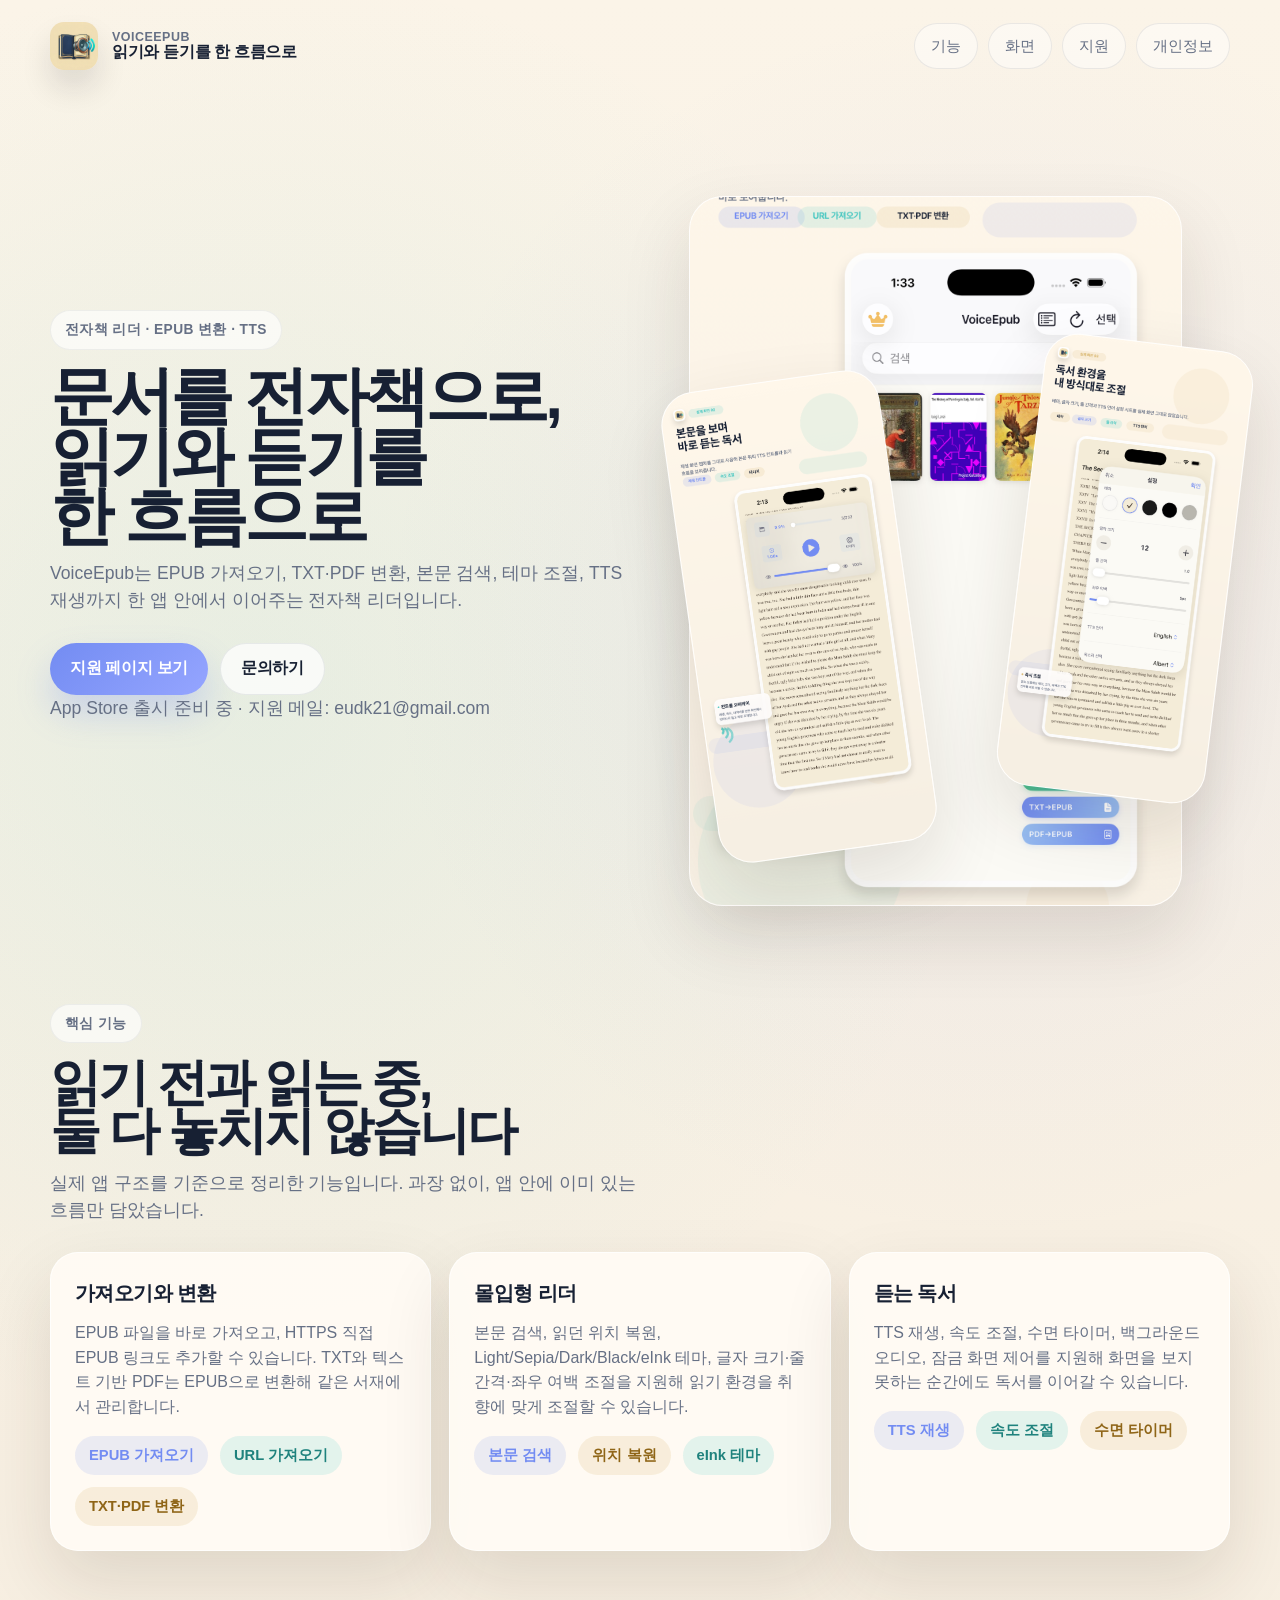
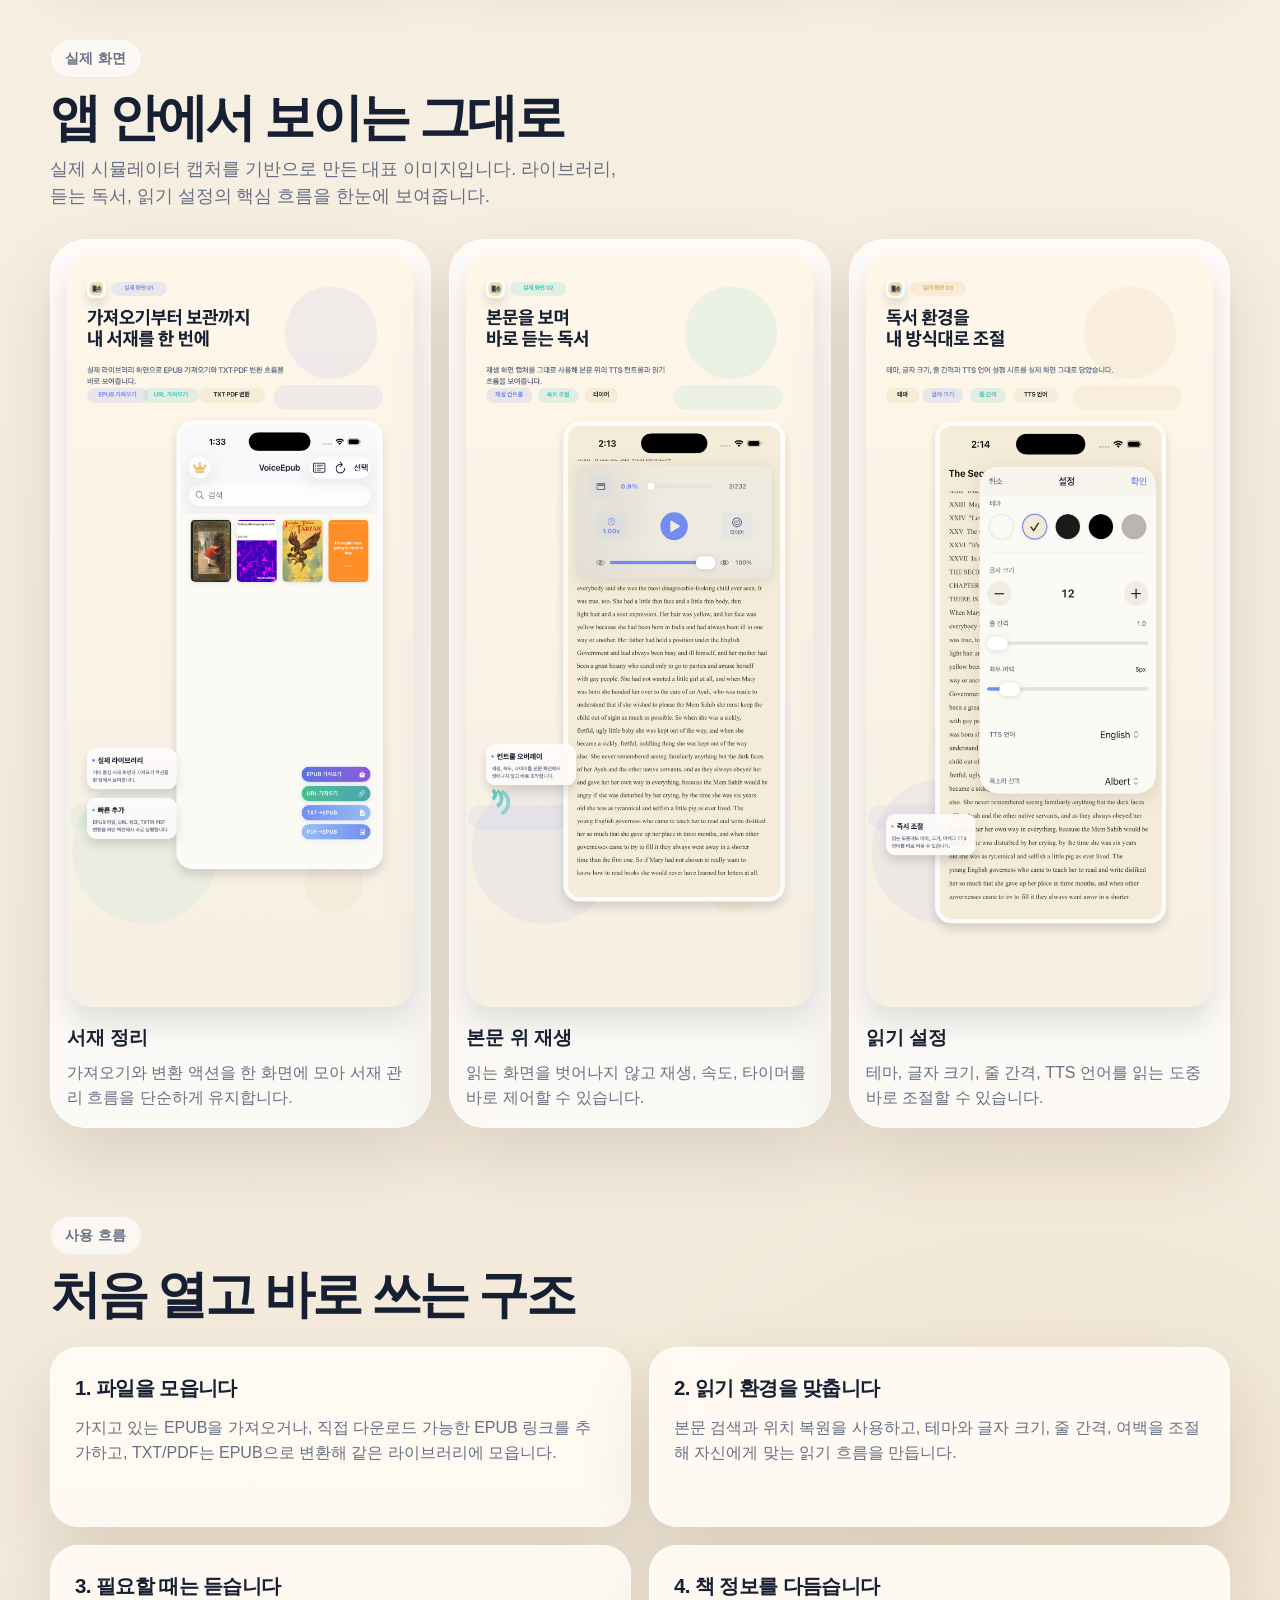
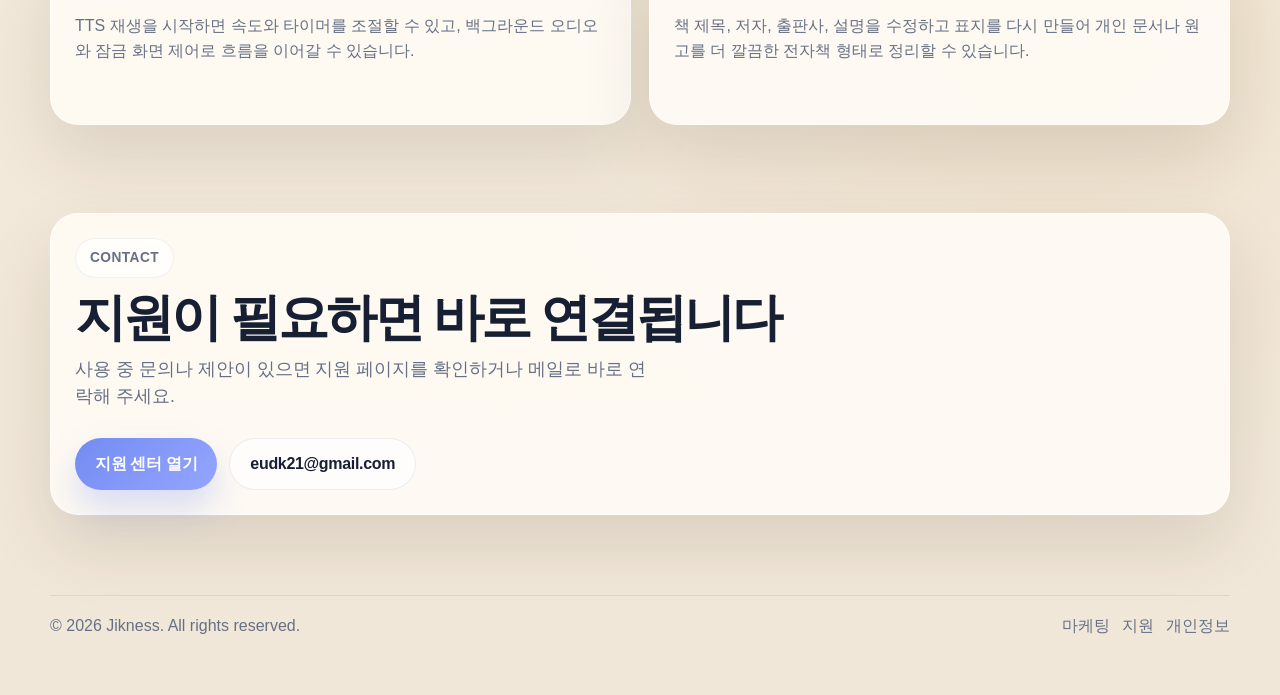
==== index.html @ 5cc6fa2d "init" ====
<!doctype html>
<html lang="ko">
  <head>
    <meta charset="utf-8">
    <meta name="viewport" content="width=device-width, initial-scale=1">
    <title>VoiceEpub | 읽기와 듣기를 한 흐름으로</title>
    <meta name="description" content="VoiceEpub는 EPUB 가져오기, TXT·PDF 변환, 본문 검색, 테마 조절, TTS 재생을 한 흐름으로 이어주는 전자책 리더입니다.">
    <link rel="stylesheet" href="styles.css">
  </head>
  <body>
    <header class="site-shell">
      <div class="topbar">
        <a class="brand" href="index.html">
          <img src="assets/icon.png" alt="VoiceEpub 앱 아이콘">
          <span class="brand-copy">
            <small>VoiceEpub</small>
            <span>읽기와 듣기를 한 흐름으로</span>
          </span>
        </a>
        <nav class="nav" aria-label="주요 이동">
          <a href="#features">기능</a>
          <a href="#screens">화면</a>
          <a href="support.html">지원</a>
          <a href="privacy.html">개인정보</a>
        </nav>
      </div>
    </header>

    <main>
      <section class="site-shell hero">
        <div class="fade-up">
          <span class="eyebrow">전자책 리더 · EPUB 변환 · TTS</span>
          <h1 class="hero-title">
            <span>문서를 전자책으로,</span>
            <span>읽기와 듣기를</span>
            <span>한 흐름으로</span>
          </h1>
          <p>
            VoiceEpub는 EPUB 가져오기, TXT·PDF 변환, 본문 검색, 테마 조절,
            TTS 재생까지 한 앱 안에서 이어주는 전자책 리더입니다.
          </p>
          <div class="hero-actions">
            <a class="button" href="support.html">지원 페이지 보기</a>
            <a class="button-secondary" href="mailto:eudk21@gmail.com">문의하기</a>
          </div>
          <p class="hero-note">App Store 출시 준비 중 · 지원 메일: eudk21@gmail.com</p>
        </div>

        <div class="visual-stack fade-up delay-2" aria-hidden="true">
          <div class="shot shot-main">
            <img src="assets/library.png" alt="">
          </div>
          <div class="shot shot-secondary">
            <img src="assets/tts.png" alt="">
          </div>
          <div class="shot shot-tertiary">
            <img src="assets/settings.png" alt="">
          </div>
        </div>
      </section>

      <section class="site-shell section" id="features">
        <div class="section-head fade-up">
          <span class="eyebrow">핵심 기능</span>
          <h2>읽기 전과 읽는 중,<br>둘 다 놓치지 않습니다</h2>
          <p class="section-lead">
            실제 앱 구조를 기준으로 정리한 기능입니다. 과장 없이, 앱 안에 이미 있는 흐름만 담았습니다.
          </p>
        </div>
        <div class="cards">
          <article class="card fade-up delay-1">
            <h3>가져오기와 변환</h3>
            <p>EPUB 파일을 바로 가져오고, HTTPS 직접 EPUB 링크도 추가할 수 있습니다. TXT와 텍스트 기반 PDF는 EPUB으로 변환해 같은 서재에서 관리합니다.</p>
            <div class="pill-row">
              <span class="pill primary">EPUB 가져오기</span>
              <span class="pill teal">URL 가져오기</span>
              <span class="pill gold">TXT·PDF 변환</span>
            </div>
          </article>
          <article class="card fade-up delay-2">
            <h3>몰입형 리더</h3>
            <p>본문 검색, 읽던 위치 복원, Light/Sepia/Dark/Black/eInk 테마, 글자 크기·줄 간격·좌우 여백 조절을 지원해 읽기 환경을 취향에 맞게 조절할 수 있습니다.</p>
            <div class="pill-row">
              <span class="pill primary">본문 검색</span>
              <span class="pill gold">위치 복원</span>
              <span class="pill teal">eInk 테마</span>
            </div>
          </article>
          <article class="card fade-up delay-3">
            <h3>듣는 독서</h3>
            <p>TTS 재생, 속도 조절, 수면 타이머, 백그라운드 오디오, 잠금 화면 제어를 지원해 화면을 보지 못하는 순간에도 독서를 이어갈 수 있습니다.</p>
            <div class="pill-row">
              <span class="pill primary">TTS 재생</span>
              <span class="pill teal">속도 조절</span>
              <span class="pill gold">수면 타이머</span>
            </div>
          </article>
        </div>
      </section>

      <section class="site-shell section" id="screens">
        <div class="section-head fade-up">
          <span class="eyebrow">실제 화면</span>
          <h2>앱 안에서 보이는 그대로</h2>
          <p class="section-lead">
            실제 시뮬레이터 캡처를 기반으로 만든 대표 이미지입니다. 라이브러리, 듣는 독서, 읽기 설정의 핵심 흐름을 한눈에 보여줍니다.
          </p>
        </div>
        <div class="gallery">
          <article class="gallery-card fade-up delay-1">
            <img src="assets/library.png" alt="VoiceEpub 라이브러리 화면">
            <h3>서재 정리</h3>
            <p>가져오기와 변환 액션을 한 화면에 모아 서재 관리 흐름을 단순하게 유지합니다.</p>
          </article>
          <article class="gallery-card fade-up delay-2">
            <img src="assets/tts.png" alt="VoiceEpub TTS 재생 화면">
            <h3>본문 위 재생</h3>
            <p>읽는 화면을 벗어나지 않고 재생, 속도, 타이머를 바로 제어할 수 있습니다.</p>
          </article>
          <article class="gallery-card fade-up delay-3">
            <img src="assets/settings.png" alt="VoiceEpub 읽기 설정 화면">
            <h3>읽기 설정</h3>
            <p>테마, 글자 크기, 줄 간격, TTS 언어를 읽는 도중 바로 조절할 수 있습니다.</p>
          </article>
        </div>
      </section>

      <section class="site-shell section">
        <div class="section-head fade-up">
          <span class="eyebrow">사용 흐름</span>
          <h2>처음 열고 바로 쓰는 구조</h2>
        </div>
        <div class="feature-list">
          <article class="info-card fade-up delay-1">
            <h3>1. 파일을 모읍니다</h3>
            <p>가지고 있는 EPUB을 가져오거나, 직접 다운로드 가능한 EPUB 링크를 추가하고, TXT/PDF는 EPUB으로 변환해 같은 라이브러리에 모읍니다.</p>
          </article>
          <article class="info-card fade-up delay-2">
            <h3>2. 읽기 환경을 맞춥니다</h3>
            <p>본문 검색과 위치 복원을 사용하고, 테마와 글자 크기, 줄 간격, 여백을 조절해 자신에게 맞는 읽기 흐름을 만듭니다.</p>
          </article>
          <article class="info-card fade-up delay-2">
            <h3>3. 필요할 때는 듣습니다</h3>
            <p>TTS 재생을 시작하면 속도와 타이머를 조절할 수 있고, 백그라운드 오디오와 잠금 화면 제어로 흐름을 이어갈 수 있습니다.</p>
          </article>
          <article class="info-card fade-up delay-3">
            <h3>4. 책 정보를 다듬습니다</h3>
            <p>책 제목, 저자, 출판사, 설명을 수정하고 표지를 다시 만들어 개인 문서나 원고를 더 깔끔한 전자책 형태로 정리할 수 있습니다.</p>
          </article>
        </div>
      </section>

      <section class="site-shell section">
        <div class="card fade-up">
          <span class="eyebrow">Contact</span>
          <h2>지원이 필요하면 바로 연결됩니다</h2>
          <p class="section-lead">
            사용 중 문의나 제안이 있으면 지원 페이지를 확인하거나 메일로 바로 연락해 주세요.
          </p>
          <div class="hero-actions">
            <a class="button" href="support.html">지원 센터 열기</a>
            <a class="button-secondary" href="mailto:eudk21@gmail.com">eudk21@gmail.com</a>
          </div>
        </div>
      </section>
    </main>

    <footer class="site-shell footer">
      <div class="footer-bar">
        <div>© 2026 Jikness. All rights reserved.</div>
        <div class="footer-links">
          <a href="index.html">마케팅</a>
          <a href="support.html">지원</a>
          <a href="privacy.html">개인정보</a>
        </div>
      </div>
    </footer>
  </body>
</html>
---- styles.css ----
:root {
  --bg: #fbf4e8;
  --bg-deep: #f1e7d8;
  --paper: rgba(255, 253, 248, 0.82);
  --card: rgba(255, 251, 245, 0.92);
  --line: rgba(23, 32, 51, 0.08);
  --text: #172033;
  --muted: #667085;
  --primary: #738cf2;
  --primary-soft: rgba(115, 140, 242, 0.14);
  --teal: #46c7c1;
  --teal-soft: rgba(70, 199, 193, 0.15);
  --gold: #d8b56b;
  --gold-soft: rgba(216, 181, 107, 0.18);
  --shadow: 0 30px 70px rgba(46, 32, 17, 0.12);
  --radius-xl: 36px;
  --radius-lg: 28px;
  --radius-md: 20px;
  --max-width: 1180px;
}

* {
  box-sizing: border-box;
}

html {
  scroll-behavior: smooth;
}

body {
  margin: 0;
  font-family: "Avenir Next", "Apple SD Gothic Neo", "Helvetica Neue", sans-serif;
  color: var(--text);
  background:
    radial-gradient(circle at 20% 18%, rgba(70, 199, 193, 0.10), transparent 22%),
    radial-gradient(circle at 78% 16%, rgba(115, 140, 242, 0.10), transparent 18%),
    radial-gradient(circle at 82% 82%, rgba(216, 181, 107, 0.12), transparent 16%),
    linear-gradient(180deg, var(--bg) 0%, var(--bg-deep) 100%);
  line-height: 1.55;
}

a {
  color: inherit;
  text-decoration: none;
}

img {
  display: block;
  max-width: 100%;
}

.site-shell {
  width: min(var(--max-width), calc(100% - 32px));
  margin: 0 auto;
}

.topbar {
  display: flex;
  align-items: center;
  justify-content: space-between;
  gap: 24px;
  padding: 22px 0;
}

.brand {
  display: inline-flex;
  align-items: center;
  gap: 14px;
  font-weight: 700;
  letter-spacing: -0.02em;
}

.brand img {
  width: 48px;
  height: 48px;
  border-radius: 14px;
  box-shadow: 0 18px 30px rgba(21, 24, 33, 0.12);
}

.brand-copy {
  display: flex;
  flex-direction: column;
  line-height: 1.05;
}

.brand-copy small {
  font-size: 0.78rem;
  color: var(--muted);
  font-weight: 600;
  letter-spacing: 0.04em;
  text-transform: uppercase;
}

.nav {
  display: flex;
  align-items: center;
  flex-wrap: wrap;
  gap: 10px;
}

.nav a {
  padding: 10px 16px;
  border-radius: 999px;
  border: 1px solid var(--line);
  background: rgba(255, 255, 255, 0.45);
  color: var(--muted);
  font-size: 0.95rem;
}

.nav a:hover,
.nav a:focus-visible {
  outline: none;
  background: rgba(255, 255, 255, 0.75);
  color: var(--text);
}

.hero {
  display: grid;
  grid-template-columns: 1.05fr 0.95fr;
  gap: 42px;
  align-items: center;
  padding: 34px 0 54px;
}

.eyebrow {
  display: inline-flex;
  align-items: center;
  gap: 10px;
  padding: 8px 14px;
  border-radius: 999px;
  background: rgba(255, 255, 255, 0.62);
  border: 1px solid rgba(23, 32, 51, 0.06);
  color: var(--muted);
  font-size: 0.86rem;
  font-weight: 700;
  letter-spacing: 0.03em;
  text-transform: uppercase;
}

.hero h1,
.section h2 {
  margin: 16px 0 14px;
  font-size: clamp(2.5rem, 5vw, 5rem);
  line-height: 0.94;
  letter-spacing: -0.06em;
}

.hero-title span,
.page-title span {
  display: block;
}

.section h2 {
  font-size: clamp(2rem, 4vw, 3.7rem);
}

.hero p,
.section-lead {
  margin: 0;
  max-width: 60ch;
  font-size: 1.1rem;
  color: var(--muted);
}

.hero-actions,
.pill-row {
  display: flex;
  flex-wrap: wrap;
  gap: 12px;
}

.hero-actions {
  margin-top: 28px;
}

.button,
.button-secondary {
  display: inline-flex;
  align-items: center;
  justify-content: center;
  min-height: 52px;
  padding: 0 20px;
  border-radius: 999px;
  font-weight: 700;
  letter-spacing: -0.02em;
}

.button {
  background: linear-gradient(135deg, var(--primary), #95a5ff);
  color: white;
  box-shadow: 0 18px 34px rgba(115, 140, 242, 0.28);
}

.button-secondary {
  background: rgba(255, 255, 255, 0.72);
  border: 1px solid var(--line);
  color: var(--text);
}

.hero-note {
  margin-top: 16px;
  color: var(--muted);
  font-size: 0.96rem;
}

.visual-stack {
  position: relative;
  min-height: 780px;
}

.shot {
  position: absolute;
  overflow: hidden;
  border-radius: 34px;
  background: var(--card);
  border: 1px solid rgba(255, 255, 255, 0.65);
  box-shadow: var(--shadow);
}

.shot img {
  width: 100%;
  height: 100%;
  object-fit: cover;
}

.shot-main {
  inset: 70px 48px 0 0;
}

.shot-secondary {
  width: 220px;
  height: 475px;
  left: 0;
  bottom: 52px;
  transform: rotate(-8deg);
}

.shot-tertiary {
  width: 210px;
  height: 455px;
  right: 0;
  bottom: 110px;
  transform: rotate(7deg);
}

.section {
  padding: 44px 0;
}

.section-head {
  margin-bottom: 28px;
}

.cards,
.info-grid,
.link-grid,
.faq-grid {
  display: grid;
  gap: 18px;
}

.cards {
  grid-template-columns: repeat(3, minmax(0, 1fr));
}

.card,
.info-card,
.link-card,
.faq-card,
.policy-card {
  padding: 24px;
  border-radius: var(--radius-lg);
  background: var(--card);
  border: 1px solid rgba(255, 255, 255, 0.7);
  box-shadow: var(--shadow);
}

.card h3,
.info-card h3,
.link-card h3,
.faq-card h3,
.policy-card h3 {
  margin: 0 0 12px;
  font-size: 1.28rem;
  letter-spacing: -0.03em;
}

.card p,
.info-card p,
.link-card p,
.faq-card p,
.policy-card p,
.faq-card li {
  margin: 0;
  color: var(--muted);
}

.pill-row {
  margin-top: 16px;
}

.pill {
  display: inline-flex;
  align-items: center;
  padding: 8px 14px;
  border-radius: 999px;
  font-size: 0.92rem;
  font-weight: 700;
}

.pill.primary { background: var(--primary-soft); color: var(--primary); }
.pill.teal { background: var(--teal-soft); color: #1f827d; }
.pill.gold { background: var(--gold-soft); color: #8f6517; }

.gallery {
  display: grid;
  grid-template-columns: repeat(3, minmax(0, 1fr));
  gap: 18px;
}

.gallery-card {
  padding: 16px;
  border-radius: var(--radius-xl);
  background: rgba(255, 255, 255, 0.72);
  border: 1px solid rgba(255, 255, 255, 0.7);
  box-shadow: var(--shadow);
}

.gallery-card img {
  border-radius: 26px;
  box-shadow: 0 16px 30px rgba(20, 28, 44, 0.12);
}

.gallery-card h3 {
  margin: 16px 0 8px;
  font-size: 1.2rem;
}

.gallery-card p {
  margin: 0;
  color: var(--muted);
}

.feature-list {
  display: grid;
  grid-template-columns: repeat(2, minmax(0, 1fr));
  gap: 18px;
}

.feature-list .info-card {
  min-height: 180px;
}

.support-hero,
.policy-hero {
  padding: 34px 0 28px;
}

.link-grid {
  grid-template-columns: repeat(3, minmax(0, 1fr));
}

.link-card strong,
.meta-line strong {
  display: block;
  margin-bottom: 8px;
  font-size: 0.92rem;
  color: var(--muted);
  text-transform: uppercase;
  letter-spacing: 0.04em;
}

.meta-line {
  margin-top: 14px;
}

.faq-grid {
  grid-template-columns: repeat(2, minmax(0, 1fr));
}

.faq-card details {
  border-top: 1px solid var(--line);
  padding: 16px 0;
}

.faq-card details:first-of-type {
  border-top: none;
  padding-top: 0;
}

.faq-card summary {
  cursor: pointer;
  font-weight: 700;
  list-style: none;
}

.faq-card summary::-webkit-details-marker {
  display: none;
}

.faq-card details p,
.faq-card details ul {
  margin-top: 10px;
}

.faq-card ul {
  padding-left: 18px;
}

.notice {
  margin-top: 18px;
  padding: 18px 20px;
  border-radius: 22px;
  background: rgba(255, 255, 255, 0.65);
  border: 1px solid var(--line);
  color: var(--muted);
}

.footer {
  padding: 36px 0 56px;
  color: var(--muted);
}

.footer-bar {
  display: flex;
  align-items: center;
  justify-content: space-between;
  gap: 20px;
  padding-top: 18px;
  border-top: 1px solid rgba(23, 32, 51, 0.08);
}

.footer-links {
  display: flex;
  flex-wrap: wrap;
  gap: 12px;
}

.fade-up {
  opacity: 0;
  transform: translateY(18px);
  animation: fade-up 0.8s ease forwards;
}

.fade-up.delay-1 { animation-delay: 0.08s; }
.fade-up.delay-2 { animation-delay: 0.16s; }
.fade-up.delay-3 { animation-delay: 0.24s; }

@keyframes fade-up {
  to {
    opacity: 1;
    transform: translateY(0);
  }
}

@media (max-width: 980px) {
  .hero,
  .cards,
  .gallery,
  .feature-list,
  .link-grid,
  .faq-grid {
    grid-template-columns: 1fr;
  }

  .visual-stack {
    min-height: 980px;
  }

  .shot-main {
    inset: 120px 24px 0 24px;
  }

  .shot-secondary {
    width: 180px;
    height: 390px;
    left: 18px;
    bottom: 28px;
  }

  .shot-tertiary {
    width: 170px;
    height: 370px;
    right: 18px;
    bottom: 80px;
  }
}

@media (max-width: 720px) {
  .site-shell {
    width: min(var(--max-width), calc(100% - 22px));
  }

  .topbar {
    align-items: flex-start;
    flex-direction: column;
  }

  .hero {
    gap: 24px;
    padding-top: 18px;
  }

  .hero-title,
  .page-title {
    font-size: clamp(1.95rem, 7.8vw, 2.9rem);
    line-height: 0.98;
  }

  .section h2 {
    font-size: clamp(1.75rem, 6.8vw, 2.45rem);
    line-height: 1.02;
  }

  .hero p,
  .section-lead,
  .card p,
  .info-card p,
  .link-card p,
  .faq-card p,
  .policy-card p {
    font-size: 0.98rem;
  }

  .visual-stack {
    min-height: 760px;
  }

  .eyebrow {
    font-size: 0.76rem;
  }

  .shot-main {
    inset: 92px 0 0 0;
  }

  .shot-secondary,
  .shot-tertiary {
    display: none;
  }

  .footer-bar {
    align-items: flex-start;
    flex-direction: column;
  }
}

@media (max-width: 430px) {
  .hero-title,
  .page-title {
    font-size: 1.42rem;
    line-height: 1.04;
    letter-spacing: -0.045em;
    max-width: 11ch;
  }

  .hero p,
  .hero-note {
    font-size: 0.92rem;
  }

  .button,
  .button-secondary {
    min-height: 48px;
    padding: 0 18px;
  }
}

@media (max-width: 390px) {
  .hero-title,
  .page-title {
    font-size: 1.28rem;
    line-height: 1.06;
    max-width: 10.5ch;
  }

  .hero p,
  .hero-note {
    font-size: 0.88rem;
  }
}
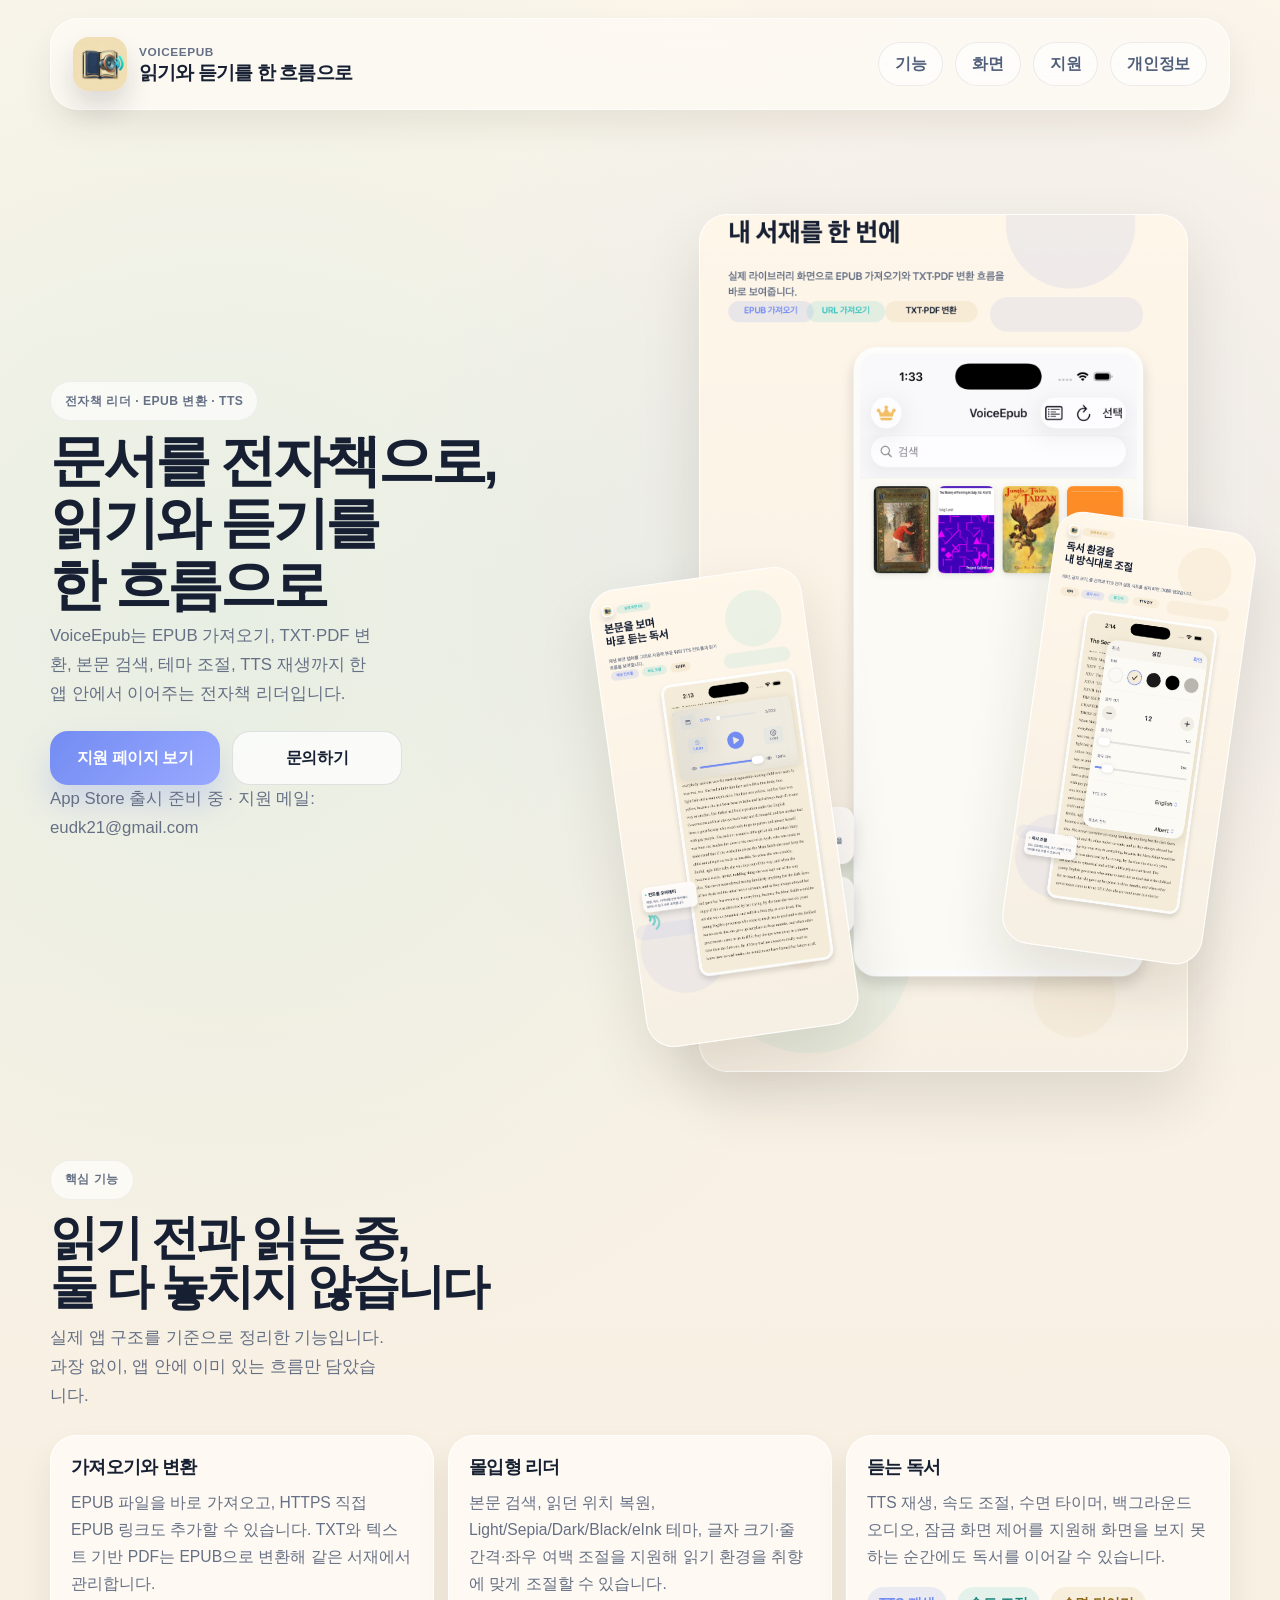
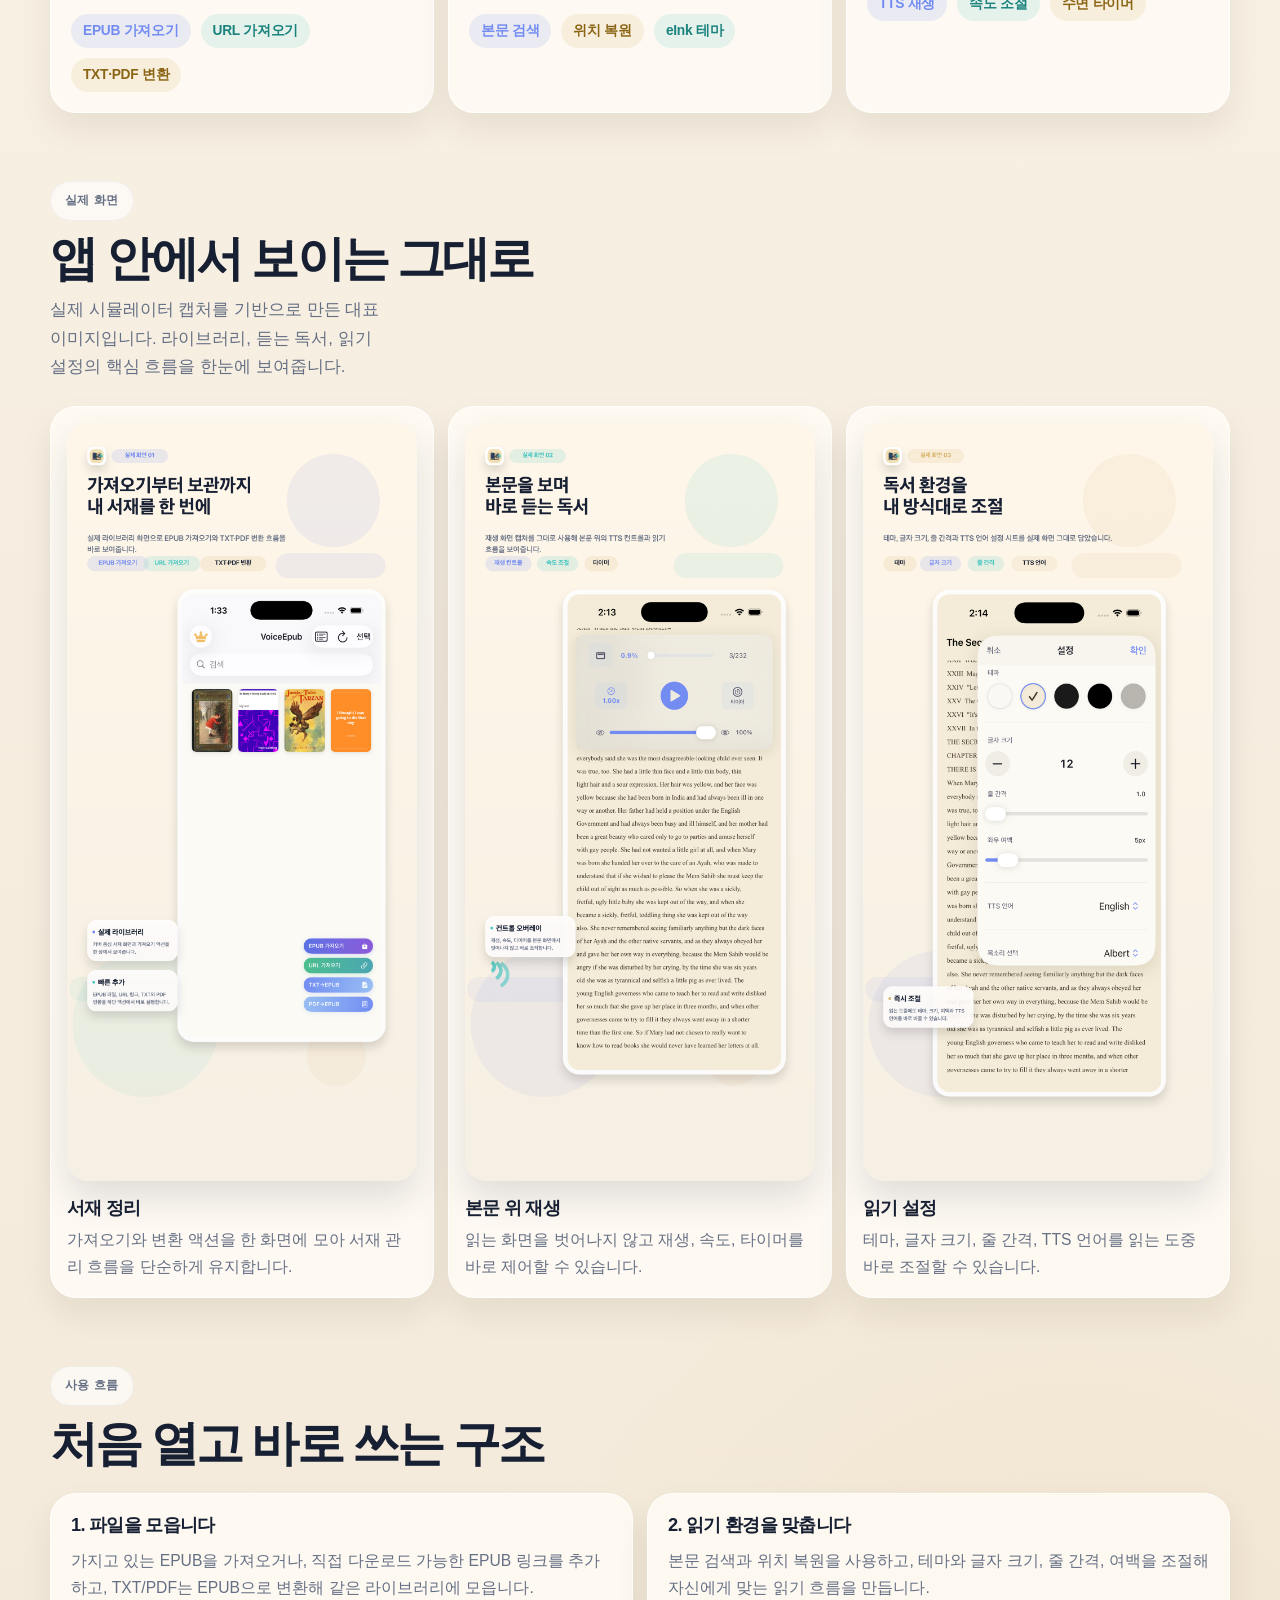
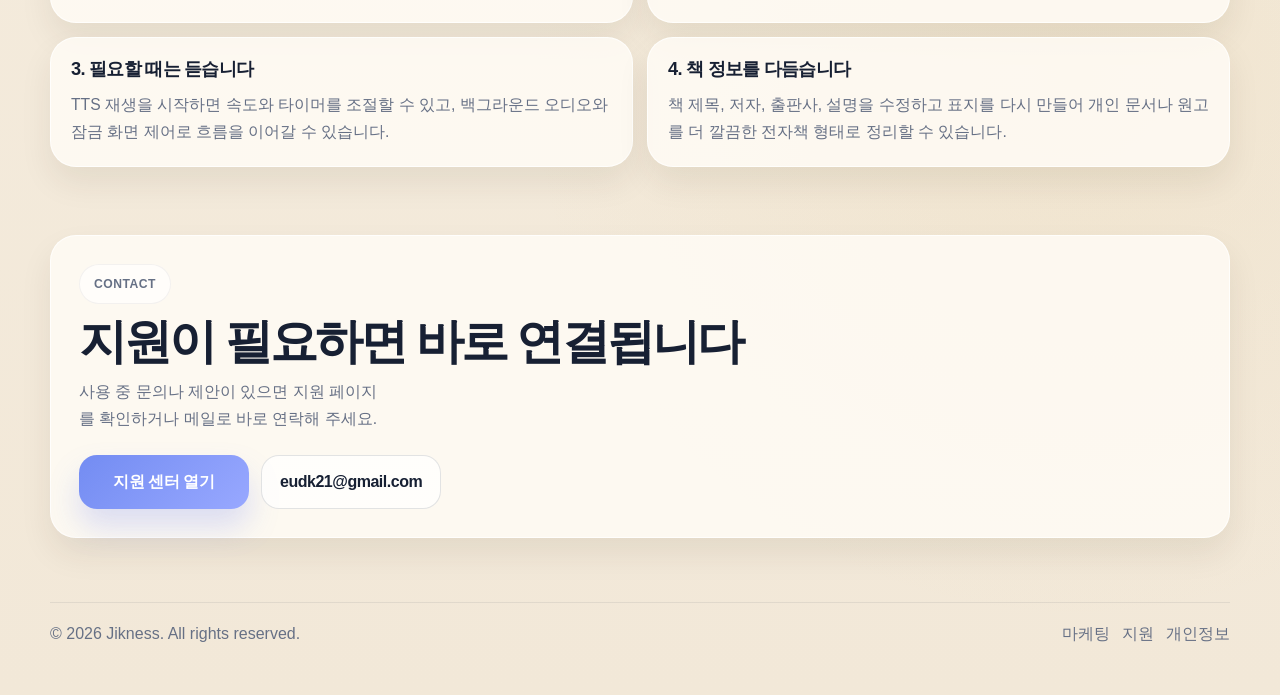
==== commit 301d5b71: "init" ====
--- a/index.html
+++ b/index.html
@@ -28,9 +28,9 @@
 
     <main>
       <section class="site-shell hero">
-        <div class="fade-up">
+        <div class="hero-copy fade-up">
           <span class="eyebrow">전자책 리더 · EPUB 변환 · TTS</span>
-          <h1 class="hero-title">
+          <h1 class="hero-title hero-title-main">
             <span>문서를 전자책으로,</span>
             <span>읽기와 듣기를</span>
             <span>한 흐름으로</span>
@@ -46,7 +46,7 @@
           <p class="hero-note">App Store 출시 준비 중 · 지원 메일: eudk21@gmail.com</p>
         </div>
 
-        <div class="visual-stack fade-up delay-2" aria-hidden="true">
+        <div class="visual-stack hero-visual fade-up delay-2" aria-hidden="true">
           <div class="shot shot-main">
             <img src="assets/library.png" alt="">
           </div>
@@ -151,7 +151,7 @@
       </section>
 
       <section class="site-shell section">
-        <div class="card fade-up">
+        <div class="card contact-panel fade-up">
           <span class="eyebrow">Contact</span>
           <h2>지원이 필요하면 바로 연결됩니다</h2>
           <p class="section-lead">
--- a/styles.css
+++ b/styles.css
@@ -1,22 +1,27 @@
 :root {
-  --bg: #fbf4e8;
-  --bg-deep: #f1e7d8;
-  --paper: rgba(255, 253, 248, 0.82);
-  --card: rgba(255, 251, 245, 0.92);
+  --bg: #fbf5ea;
+  --bg-deep: #f2e8d8;
+  --surface: rgba(255, 252, 246, 0.84);
+  --surface-strong: rgba(255, 252, 247, 0.94);
+  --surface-soft: rgba(255, 255, 255, 0.68);
   --line: rgba(23, 32, 51, 0.08);
+  --line-strong: rgba(23, 32, 51, 0.12);
   --text: #172033;
   --muted: #667085;
+  --muted-strong: #50607a;
   --primary: #738cf2;
   --primary-soft: rgba(115, 140, 242, 0.14);
   --teal: #46c7c1;
-  --teal-soft: rgba(70, 199, 193, 0.15);
+  --teal-soft: rgba(70, 199, 193, 0.14);
   --gold: #d8b56b;
-  --gold-soft: rgba(216, 181, 107, 0.18);
-  --shadow: 0 30px 70px rgba(46, 32, 17, 0.12);
-  --radius-xl: 36px;
-  --radius-lg: 28px;
-  --radius-md: 20px;
-  --max-width: 1180px;
+  --gold-soft: rgba(216, 181, 107, 0.16);
+  --shadow-lg: 0 28px 60px rgba(53, 38, 18, 0.12);
+  --shadow-md: 0 16px 32px rgba(53, 38, 18, 0.08);
+  --radius-2xl: 34px;
+  --radius-xl: 28px;
+  --radius-lg: 22px;
+  --radius-md: 18px;
+  --shell: 1180px;
 }
 
 * {
@@ -29,14 +34,14 @@
 
 body {
   margin: 0;
+  color: var(--text);
   font-family: "Avenir Next", "Apple SD Gothic Neo", "Helvetica Neue", sans-serif;
-  color: var(--text);
+  line-height: 1.6;
   background:
-    radial-gradient(circle at 20% 18%, rgba(70, 199, 193, 0.10), transparent 22%),
-    radial-gradient(circle at 78% 16%, rgba(115, 140, 242, 0.10), transparent 18%),
-    radial-gradient(circle at 82% 82%, rgba(216, 181, 107, 0.12), transparent 16%),
+    radial-gradient(circle at 18% 16%, rgba(70, 199, 193, 0.10), transparent 22%),
+    radial-gradient(circle at 78% 14%, rgba(115, 140, 242, 0.10), transparent 18%),
+    radial-gradient(circle at 84% 84%, rgba(216, 181, 107, 0.11), transparent 16%),
     linear-gradient(180deg, var(--bg) 0%, var(--bg-deep) 100%);
-  line-height: 1.55;
 }
 
 a {
@@ -50,99 +55,131 @@
 }
 
 .site-shell {
-  width: min(var(--max-width), calc(100% - 32px));
+  width: min(var(--shell), calc(100% - 24px));
   margin: 0 auto;
 }
 
 .topbar {
-  display: flex;
-  align-items: center;
-  justify-content: space-between;
-  gap: 24px;
-  padding: 22px 0;
+  display: grid;
+  gap: 14px;
+  margin: 14px 0 0;
+  padding: 16px;
+  border: 1px solid rgba(255, 255, 255, 0.72);
+  border-radius: 28px;
+  background: rgba(255, 252, 247, 0.62);
+  backdrop-filter: blur(20px);
+  box-shadow: var(--shadow-md);
 }
 
 .brand {
   display: inline-flex;
   align-items: center;
-  gap: 14px;
-  font-weight: 700;
-  letter-spacing: -0.02em;
+  gap: 12px;
+  min-width: 0;
 }
 
 .brand img {
-  width: 48px;
-  height: 48px;
-  border-radius: 14px;
-  box-shadow: 0 18px 30px rgba(21, 24, 33, 0.12);
+  width: 54px;
+  height: 54px;
+  flex: 0 0 54px;
+  border-radius: 16px;
+  box-shadow: 0 16px 28px rgba(18, 24, 36, 0.14);
 }
 
 .brand-copy {
   display: flex;
   flex-direction: column;
-  line-height: 1.05;
+  min-width: 0;
+  line-height: 1.02;
 }
 
 .brand-copy small {
-  font-size: 0.78rem;
+  margin-bottom: 5px;
+  font-size: 0.74rem;
   color: var(--muted);
-  font-weight: 600;
-  letter-spacing: 0.04em;
+  font-weight: 700;
+  letter-spacing: 0.05em;
   text-transform: uppercase;
 }
 
+.brand-copy span:last-child {
+  font-size: 1.34rem;
+  font-weight: 800;
+  letter-spacing: -0.045em;
+}
+
 .nav {
-  display: flex;
+  display: grid;
+  grid-template-columns: repeat(4, minmax(0, 1fr));
+  gap: 10px;
+}
+
+.nav a {
+  display: inline-flex;
   align-items: center;
-  flex-wrap: wrap;
-  gap: 10px;
-}
-
-.nav a {
-  padding: 10px 16px;
+  justify-content: center;
+  min-height: 48px;
+  padding: 0 12px;
+  border: 1px solid var(--line);
   border-radius: 999px;
-  border: 1px solid var(--line);
-  background: rgba(255, 255, 255, 0.45);
-  color: var(--muted);
-  font-size: 0.95rem;
+  background: rgba(255, 255, 255, 0.62);
+  color: var(--muted-strong);
+  font-size: 0.97rem;
+  font-weight: 700;
+  letter-spacing: -0.02em;
+  text-align: center;
 }
 
 .nav a:hover,
 .nav a:focus-visible {
   outline: none;
-  background: rgba(255, 255, 255, 0.75);
+  border-color: rgba(115, 140, 242, 0.26);
+  background: rgba(255, 255, 255, 0.88);
   color: var(--text);
+}
+
+.hero,
+.page-hero {
+  padding: 24px 0 18px;
 }
 
 .hero {
   display: grid;
-  grid-template-columns: 1.05fr 0.95fr;
-  gap: 42px;
-  align-items: center;
-  padding: 34px 0 54px;
+  gap: 26px;
+}
+
+.hero-copy {
+  max-width: 34rem;
 }
 
 .eyebrow {
   display: inline-flex;
   align-items: center;
-  gap: 10px;
-  padding: 8px 14px;
+  min-height: 40px;
+  padding: 0 14px;
+  border: 1px solid rgba(23, 32, 51, 0.05);
   border-radius: 999px;
-  background: rgba(255, 255, 255, 0.62);
-  border: 1px solid rgba(23, 32, 51, 0.06);
+  background: rgba(255, 255, 255, 0.64);
   color: var(--muted);
-  font-size: 0.86rem;
-  font-weight: 700;
-  letter-spacing: 0.03em;
+  font-size: 0.76rem;
+  font-weight: 800;
+  letter-spacing: 0.04em;
   text-transform: uppercase;
 }
 
 .hero h1,
+.page-hero h1,
 .section h2 {
-  margin: 16px 0 14px;
-  font-size: clamp(2.5rem, 5vw, 5rem);
-  line-height: 0.94;
+  margin: 14px 0 12px;
+  color: var(--text);
+  font-weight: 800;
   letter-spacing: -0.06em;
+}
+
+.hero-title,
+.page-title {
+  font-size: 1.8rem;
+  line-height: 1.08;
 }
 
 .hero-title span,
@@ -150,27 +187,56 @@
   display: block;
 }
 
+.hero-title-main {
+  font-size: 1.28rem;
+  line-height: 1.28;
+  letter-spacing: -0.045em;
+}
+
+.hero-title-main span + span {
+  margin-top: 0.24em;
+}
+
+.page-title {
+  max-width: none;
+}
+
+.page-title span + span {
+  margin-top: 0.18em;
+}
+
 .section h2 {
-  font-size: clamp(2rem, 4vw, 3.7rem);
+  font-size: 1.82rem;
+  line-height: 1.08;
+  max-width: 12ch;
+}
+
+.hero p,
+.section-lead,
+.card p,
+.info-card p,
+.link-card p,
+.faq-card p,
+.policy-card p,
+.gallery-card p,
+.faq-card li,
+.notice {
+  color: var(--muted);
+  font-size: 0.98rem;
+  line-height: 1.72;
 }
 
 .hero p,
 .section-lead {
   margin: 0;
-  max-width: 60ch;
-  font-size: 1.1rem;
-  color: var(--muted);
-}
-
-.hero-actions,
-.pill-row {
-  display: flex;
-  flex-wrap: wrap;
+  max-width: 36ch;
+}
+
+.hero-actions {
+  display: grid;
+  grid-template-columns: 1fr 1fr;
   gap: 12px;
-}
-
-.hero-actions {
-  margin-top: 28px;
+  margin-top: 22px;
 }
 
 .button,
@@ -178,43 +244,49 @@
   display: inline-flex;
   align-items: center;
   justify-content: center;
-  min-height: 52px;
-  padding: 0 20px;
-  border-radius: 999px;
-  font-weight: 700;
-  letter-spacing: -0.02em;
+  width: 100%;
+  min-height: 50px;
+  padding: 0 18px;
+  border-radius: 18px;
+  font-size: 1rem;
+  font-weight: 800;
+  letter-spacing: -0.03em;
+  text-align: center;
 }
 
 .button {
-  background: linear-gradient(135deg, var(--primary), #95a5ff);
   color: white;
-  box-shadow: 0 18px 34px rgba(115, 140, 242, 0.28);
+  background: linear-gradient(135deg, var(--primary), #98a8ff);
+  box-shadow: 0 18px 30px rgba(115, 140, 242, 0.25);
 }
 
 .button-secondary {
-  background: rgba(255, 255, 255, 0.72);
-  border: 1px solid var(--line);
+  border: 1px solid var(--line-strong);
+  background: rgba(255, 255, 255, 0.74);
   color: var(--text);
 }
 
 .hero-note {
-  margin-top: 16px;
+  margin-top: 14px;
   color: var(--muted);
-  font-size: 0.96rem;
+  font-size: 0.88rem;
+  line-height: 1.65;
+  word-break: break-word;
 }
 
 .visual-stack {
+  display: grid;
+  grid-template-columns: repeat(2, minmax(0, 1fr));
+  gap: 14px;
+}
+
+.shot {
   position: relative;
-  min-height: 780px;
-}
-
-.shot {
-  position: absolute;
   overflow: hidden;
-  border-radius: 34px;
-  background: var(--card);
-  border: 1px solid rgba(255, 255, 255, 0.65);
-  box-shadow: var(--shadow);
+  border-radius: 28px;
+  border: 1px solid rgba(255, 255, 255, 0.7);
+  background: var(--surface-strong);
+  box-shadow: var(--shadow-lg);
 }
 
 .shot img {
@@ -224,65 +296,58 @@
 }
 
 .shot-main {
-  inset: 70px 48px 0 0;
-}
-
-.shot-secondary {
-  width: 220px;
-  height: 475px;
-  left: 0;
-  bottom: 52px;
-  transform: rotate(-8deg);
-}
-
+  grid-column: 1 / -1;
+  aspect-ratio: 1242 / 2688;
+}
+
+.shot-secondary,
 .shot-tertiary {
-  width: 210px;
-  height: 455px;
-  right: 0;
-  bottom: 110px;
-  transform: rotate(7deg);
+  aspect-ratio: 1242 / 2688;
 }
 
 .section {
-  padding: 44px 0;
+  padding: 22px 0;
 }
 
 .section-head {
-  margin-bottom: 28px;
+  margin-bottom: 18px;
 }
 
 .cards,
-.info-grid,
+.gallery,
+.feature-list,
 .link-grid,
 .faq-grid {
   display: grid;
-  gap: 18px;
-}
-
-.cards {
-  grid-template-columns: repeat(3, minmax(0, 1fr));
+  grid-template-columns: 1fr;
+  gap: 14px;
 }
 
 .card,
 .info-card,
 .link-card,
 .faq-card,
-.policy-card {
-  padding: 24px;
-  border-radius: var(--radius-lg);
-  background: var(--card);
-  border: 1px solid rgba(255, 255, 255, 0.7);
-  box-shadow: var(--shadow);
+.policy-card,
+.gallery-card {
+  padding: 20px;
+  border: 1px solid rgba(255, 255, 255, 0.72);
+  border-radius: 26px;
+  background: var(--surface);
+  box-shadow: var(--shadow-md);
 }
 
 .card h3,
 .info-card h3,
 .link-card h3,
 .faq-card h3,
-.policy-card h3 {
+.policy-card h3,
+.gallery-card h3 {
   margin: 0 0 12px;
-  font-size: 1.28rem;
-  letter-spacing: -0.03em;
+  color: var(--text);
+  font-size: 1.14rem;
+  font-weight: 800;
+  letter-spacing: -0.04em;
+  line-height: 1.22;
 }
 
 .card p,
@@ -290,92 +355,86 @@
 .link-card p,
 .faq-card p,
 .policy-card p,
+.gallery-card p,
 .faq-card li {
   margin: 0;
-  color: var(--muted);
 }
 
 .pill-row {
+  display: flex;
+  flex-wrap: wrap;
+  gap: 10px;
   margin-top: 16px;
 }
 
 .pill {
   display: inline-flex;
   align-items: center;
-  padding: 8px 14px;
+  min-height: 34px;
+  padding: 0 12px;
   border-radius: 999px;
-  font-size: 0.92rem;
-  font-weight: 700;
+  font-size: 0.86rem;
+  font-weight: 800;
+  letter-spacing: -0.02em;
 }
 
 .pill.primary { background: var(--primary-soft); color: var(--primary); }
-.pill.teal { background: var(--teal-soft); color: #1f827d; }
-.pill.gold { background: var(--gold-soft); color: #8f6517; }
-
-.gallery {
-  display: grid;
-  grid-template-columns: repeat(3, minmax(0, 1fr));
-  gap: 18px;
-}
+.pill.teal { background: var(--teal-soft); color: #1b827d; }
+.pill.gold { background: var(--gold-soft); color: #8b6516; }
 
 .gallery-card {
   padding: 16px;
-  border-radius: var(--radius-xl);
-  background: rgba(255, 255, 255, 0.72);
-  border: 1px solid rgba(255, 255, 255, 0.7);
-  box-shadow: var(--shadow);
 }
 
 .gallery-card img {
-  border-radius: 26px;
-  box-shadow: 0 16px 30px rgba(20, 28, 44, 0.12);
+  width: 100%;
+  aspect-ratio: 1242 / 2688;
+  object-fit: cover;
+  border-radius: 22px;
+  box-shadow: 0 18px 34px rgba(20, 28, 44, 0.12);
 }
 
 .gallery-card h3 {
-  margin: 16px 0 8px;
-  font-size: 1.2rem;
-}
-
-.gallery-card p {
-  margin: 0;
-  color: var(--muted);
-}
-
-.feature-list {
-  display: grid;
-  grid-template-columns: repeat(2, minmax(0, 1fr));
-  gap: 18px;
+  margin-top: 16px;
+  margin-bottom: 8px;
 }
 
 .feature-list .info-card {
-  min-height: 180px;
+  min-height: 0;
 }
 
 .support-hero,
 .policy-hero {
-  padding: 34px 0 28px;
-}
-
-.link-grid {
-  grid-template-columns: repeat(3, minmax(0, 1fr));
+  padding-top: 24px;
+  padding-bottom: 14px;
 }
 
 .link-card strong,
 .meta-line strong {
   display: block;
-  margin-bottom: 8px;
-  font-size: 0.92rem;
+  margin-bottom: 10px;
   color: var(--muted);
+  font-size: 0.82rem;
+  font-weight: 800;
+  letter-spacing: 0.05em;
   text-transform: uppercase;
-  letter-spacing: 0.04em;
+}
+
+.contact-card-title {
+  margin-bottom: 18px;
+  font-size: 1.28rem;
+}
+
+.contact-card-copy {
+  margin-top: 4px;
+}
+
+.contact-card .hero-actions {
+  margin-top: 18px;
 }
 
 .meta-line {
   margin-top: 14px;
-}
-
-.faq-grid {
-  grid-template-columns: repeat(2, minmax(0, 1fr));
 }
 
 .faq-card details {
@@ -384,14 +443,15 @@
 }
 
 .faq-card details:first-of-type {
+  padding-top: 0;
   border-top: none;
-  padding-top: 0;
 }
 
 .faq-card summary {
   cursor: pointer;
-  font-weight: 700;
   list-style: none;
+  font-weight: 800;
+  line-height: 1.42;
 }
 
 .faq-card summary::-webkit-details-marker {
@@ -408,24 +468,26 @@
 }
 
 .notice {
-  margin-top: 18px;
+  margin-top: 16px;
   padding: 18px 20px;
+  border: 1px solid var(--line);
   border-radius: 22px;
-  background: rgba(255, 255, 255, 0.65);
-  border: 1px solid var(--line);
-  color: var(--muted);
+  background: rgba(255, 255, 255, 0.62);
+}
+
+.contact-panel {
+  padding: 22px;
 }
 
 .footer {
-  padding: 36px 0 56px;
+  padding: 30px 0 48px;
   color: var(--muted);
 }
 
 .footer-bar {
   display: flex;
-  align-items: center;
-  justify-content: space-between;
-  gap: 20px;
+  flex-direction: column;
+  gap: 12px;
   padding-top: 18px;
   border-top: 1px solid rgba(23, 32, 51, 0.08);
 }
@@ -453,129 +515,216 @@
   }
 }
 
-@media (max-width: 980px) {
-  .hero,
+@media (prefers-reduced-motion: reduce) {
+  html {
+    scroll-behavior: auto;
+  }
+
+  .fade-up {
+    opacity: 1;
+    transform: none;
+    animation: none;
+  }
+}
+
+@media (min-width: 560px) {
+  .site-shell {
+    width: min(var(--shell), calc(100% - 34px));
+  }
+
+  .hero-title-main {
+    font-size: 1.48rem;
+  }
+
+  .button,
+  .button-secondary {
+    min-height: 54px;
+  }
+
   .cards,
   .gallery,
-  .feature-list,
-  .link-grid,
-  .faq-grid {
-    grid-template-columns: 1fr;
-  }
-
-  .visual-stack {
-    min-height: 980px;
-  }
-
-  .shot-main {
-    inset: 120px 24px 0 24px;
-  }
-
-  .shot-secondary {
-    width: 180px;
-    height: 390px;
-    left: 18px;
-    bottom: 28px;
-  }
-
-  .shot-tertiary {
-    width: 170px;
-    height: 370px;
-    right: 18px;
-    bottom: 80px;
-  }
-}
-
-@media (max-width: 720px) {
+  .link-grid {
+    grid-template-columns: repeat(2, minmax(0, 1fr));
+  }
+}
+
+@media (min-width: 768px) {
   .site-shell {
-    width: min(var(--max-width), calc(100% - 22px));
+    width: min(var(--shell), calc(100% - 48px));
   }
 
   .topbar {
-    align-items: flex-start;
-    flex-direction: column;
+    display: flex;
+    align-items: center;
+    justify-content: space-between;
+    gap: 24px;
+    padding: 18px 22px;
+    margin-top: 18px;
+  }
+
+  .brand-copy span:last-child {
+    font-size: 1.18rem;
+  }
+
+  .nav {
+    display: flex;
+    flex-wrap: wrap;
+    justify-content: flex-end;
+    gap: 12px;
+  }
+
+  .nav a {
+    min-height: 44px;
+    padding: 0 16px;
   }
 
   .hero {
-    gap: 24px;
-    padding-top: 18px;
-  }
-
-  .hero-title,
+    grid-template-columns: minmax(0, 0.92fr) minmax(0, 1.08fr);
+    align-items: center;
+    gap: 34px;
+    padding: 42px 0 54px;
+  }
+
+  .hero-title-main {
+    font-size: 2.7rem;
+    line-height: 0.98;
+  }
+
+  .hero-title-main span + span {
+    margin-top: 0.18em;
+  }
+
   .page-title {
-    font-size: clamp(1.95rem, 7.8vw, 2.9rem);
-    line-height: 0.98;
-  }
-
-  .section h2 {
-    font-size: clamp(1.75rem, 6.8vw, 2.45rem);
+    font-size: 2.5rem;
     line-height: 1.02;
   }
 
   .hero p,
-  .section-lead,
-  .card p,
-  .info-card p,
-  .link-card p,
-  .faq-card p,
-  .policy-card p {
-    font-size: 0.98rem;
-  }
-
-  .visual-stack {
-    min-height: 760px;
-  }
-
-  .eyebrow {
-    font-size: 0.76rem;
-  }
-
-  .shot-main {
-    inset: 92px 0 0 0;
-  }
-
-  .shot-secondary,
-  .shot-tertiary {
-    display: none;
-  }
-
-  .footer-bar {
-    align-items: flex-start;
-    flex-direction: column;
-  }
-}
-
-@media (max-width: 430px) {
-  .hero-title,
-  .page-title {
-    font-size: 1.42rem;
-    line-height: 1.04;
-    letter-spacing: -0.045em;
-    max-width: 11ch;
-  }
-
-  .hero p,
-  .hero-note {
-    font-size: 0.92rem;
+  .section-lead {
+    font-size: 1.05rem;
+  }
+
+  .hero-actions {
+    display: flex;
+    flex-wrap: wrap;
   }
 
   .button,
   .button-secondary {
-    min-height: 48px;
-    padding: 0 18px;
-  }
-}
-
-@media (max-width: 390px) {
-  .hero-title,
+    width: auto;
+    min-width: 170px;
+  }
+
+  .hero-visual {
+    position: relative;
+    display: block;
+    min-height: 860px;
+  }
+
+  .shot {
+    position: absolute;
+  }
+
+  .shot-main {
+    inset: 82px 28px 0 74px;
+    aspect-ratio: auto;
+  }
+
+  .shot-secondary {
+    display: block;
+    width: 196px;
+    height: 424px;
+    left: 0;
+    bottom: 24px;
+    transform: rotate(-8deg);
+  }
+
+  .shot-tertiary {
+    display: block;
+    width: 186px;
+    height: 402px;
+    right: 0;
+    bottom: 98px;
+    transform: rotate(8deg);
+  }
+
+  .section {
+    padding: 34px 0;
+  }
+
+  .section-head {
+    margin-bottom: 24px;
+  }
+
+  .section h2 {
+    font-size: 2.45rem;
+    line-height: 1.02;
+    max-width: none;
+  }
+
+  .cards {
+    grid-template-columns: repeat(3, minmax(0, 1fr));
+  }
+
+  .feature-list,
+  .faq-grid {
+    grid-template-columns: repeat(2, minmax(0, 1fr));
+  }
+
+  .link-grid {
+    grid-template-columns: repeat(3, minmax(0, 1fr));
+  }
+
+  .gallery {
+    grid-template-columns: repeat(3, minmax(0, 1fr));
+  }
+
+  .contact-panel {
+    padding: 28px;
+  }
+
+  .footer-bar {
+    flex-direction: row;
+    justify-content: space-between;
+    align-items: center;
+  }
+}
+
+@media (min-width: 1040px) {
+  .hero {
+    gap: 44px;
+  }
+
+  .hero-title-main {
+    font-size: 3.5rem;
+    line-height: 0.92;
+  }
+
   .page-title {
-    font-size: 1.28rem;
-    line-height: 1.06;
-    max-width: 10.5ch;
-  }
-
-  .hero p,
-  .hero-note {
-    font-size: 0.88rem;
-  }
-}
+    font-size: 3rem;
+  }
+
+  .section h2 {
+    font-size: 3rem;
+  }
+
+  .hero-visual {
+    min-height: 920px;
+  }
+
+  .shot-main {
+    inset: 62px 42px 0 82px;
+  }
+
+  .shot-secondary {
+    width: 214px;
+    height: 462px;
+    bottom: 34px;
+  }
+
+  .shot-tertiary {
+    width: 202px;
+    height: 436px;
+    bottom: 116px;
+  }
+}
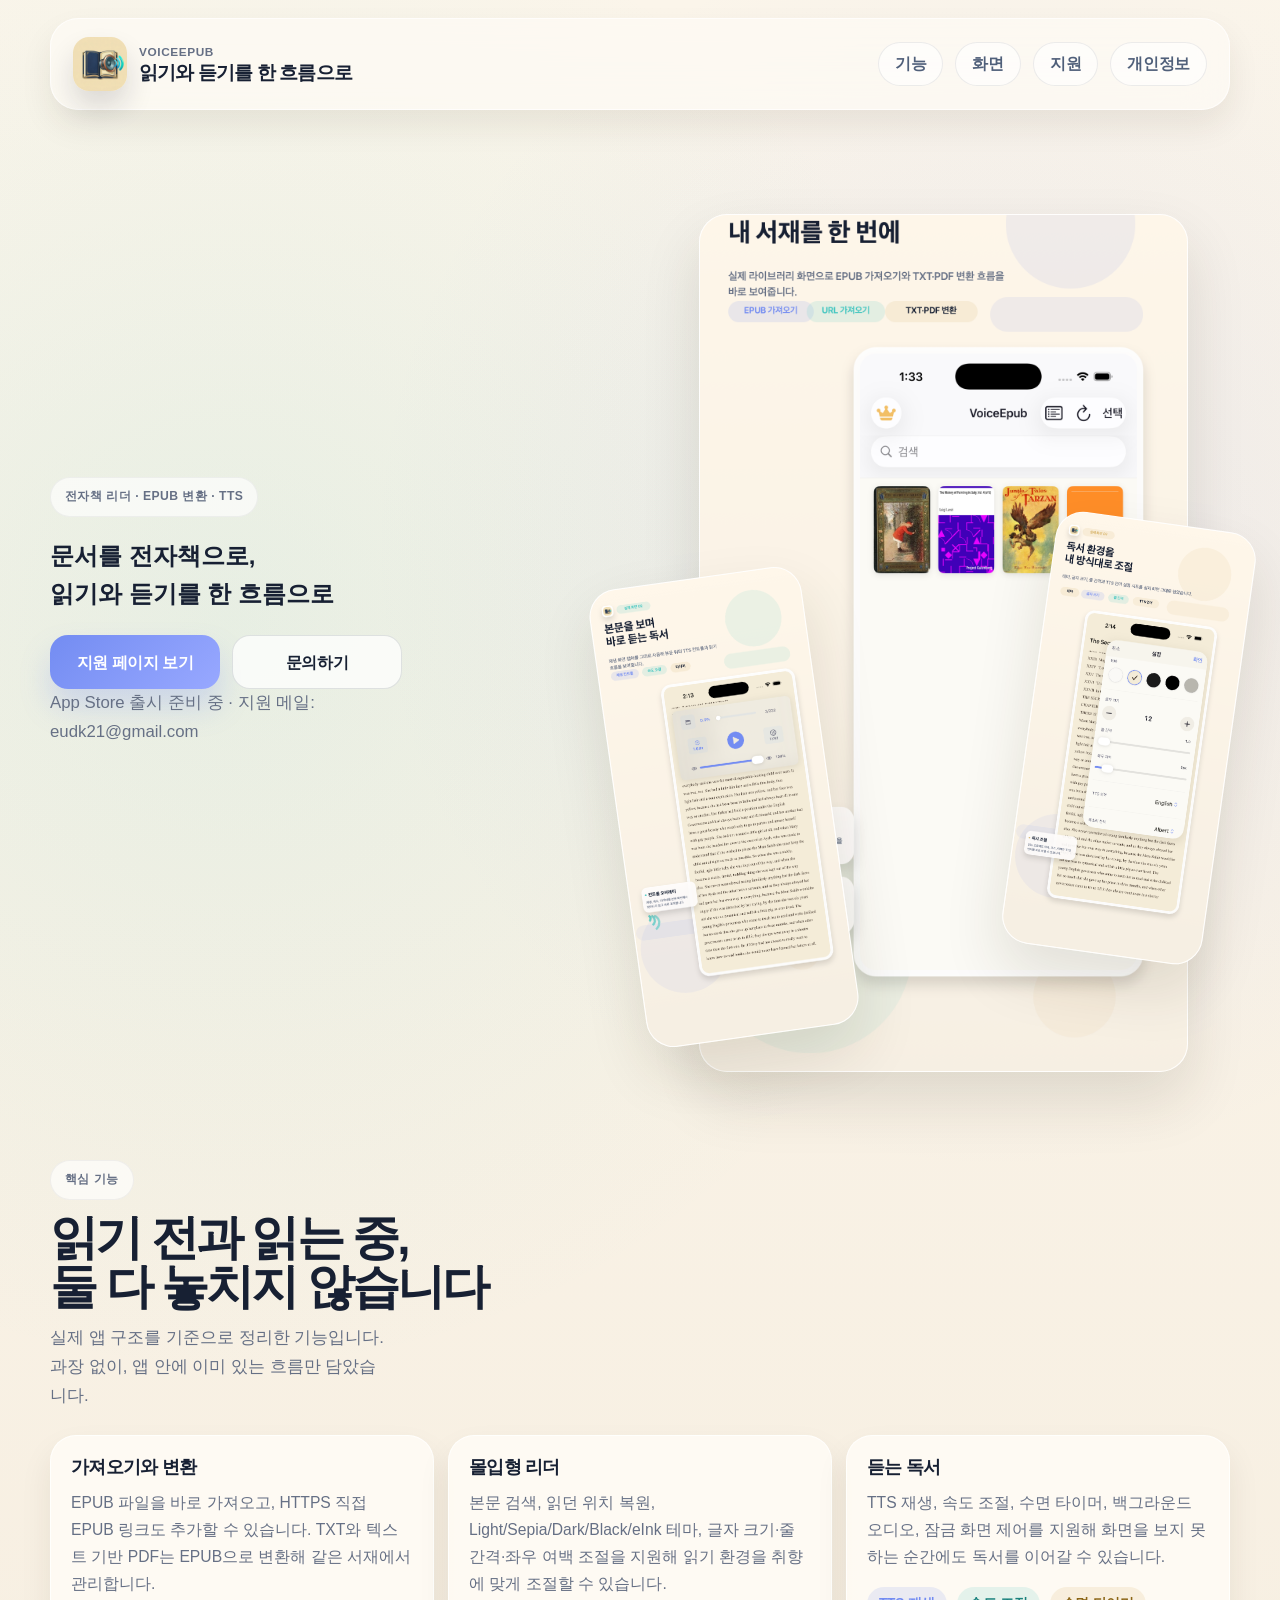
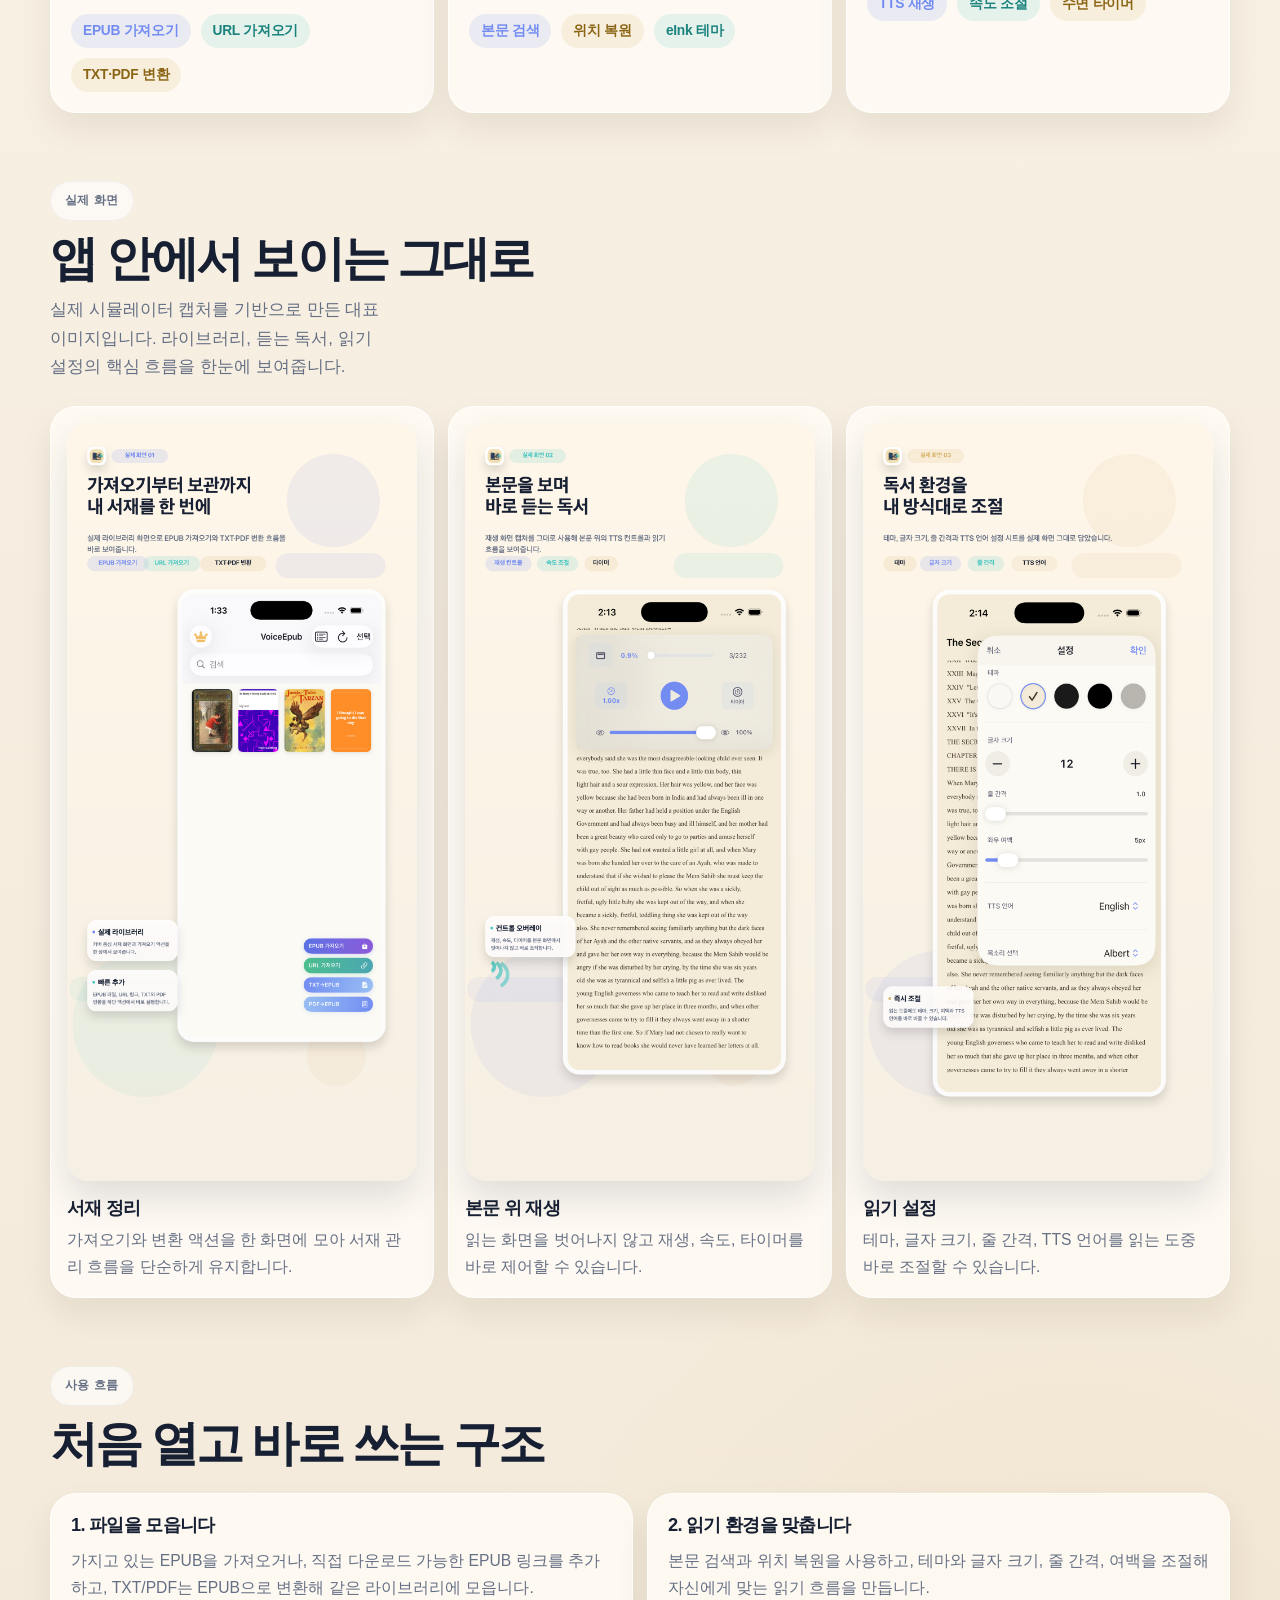
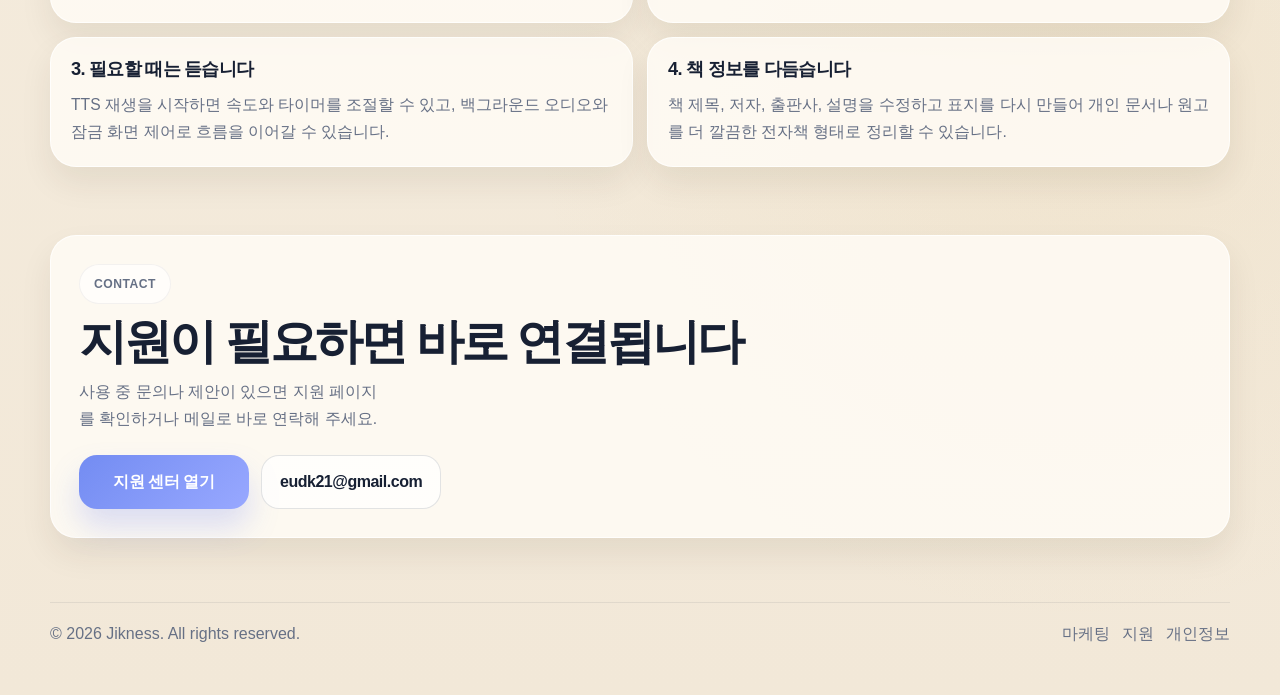
==== commit f8700c63: "%%" ====
--- a/index.html
+++ b/index.html
@@ -30,15 +30,10 @@
       <section class="site-shell hero">
         <div class="hero-copy fade-up">
           <span class="eyebrow">전자책 리더 · EPUB 변환 · TTS</span>
-          <h1 class="hero-title hero-title-main">
-            <span>문서를 전자책으로,</span>
-            <span>읽기와 듣기를</span>
-            <span>한 흐름으로</span>
+          <h2> 
+            <h2>문서를 전자책으로,<br>읽기와 듣기를 한 흐름으로</h2>
           </h1>
-          <p>
-            VoiceEpub는 EPUB 가져오기, TXT·PDF 변환, 본문 검색, 테마 조절,
-            TTS 재생까지 한 앱 안에서 이어주는 전자책 리더입니다.
-          </p>
+  
           <div class="hero-actions">
             <a class="button" href="support.html">지원 페이지 보기</a>
             <a class="button-secondary" href="mailto:eudk21@gmail.com">문의하기</a>
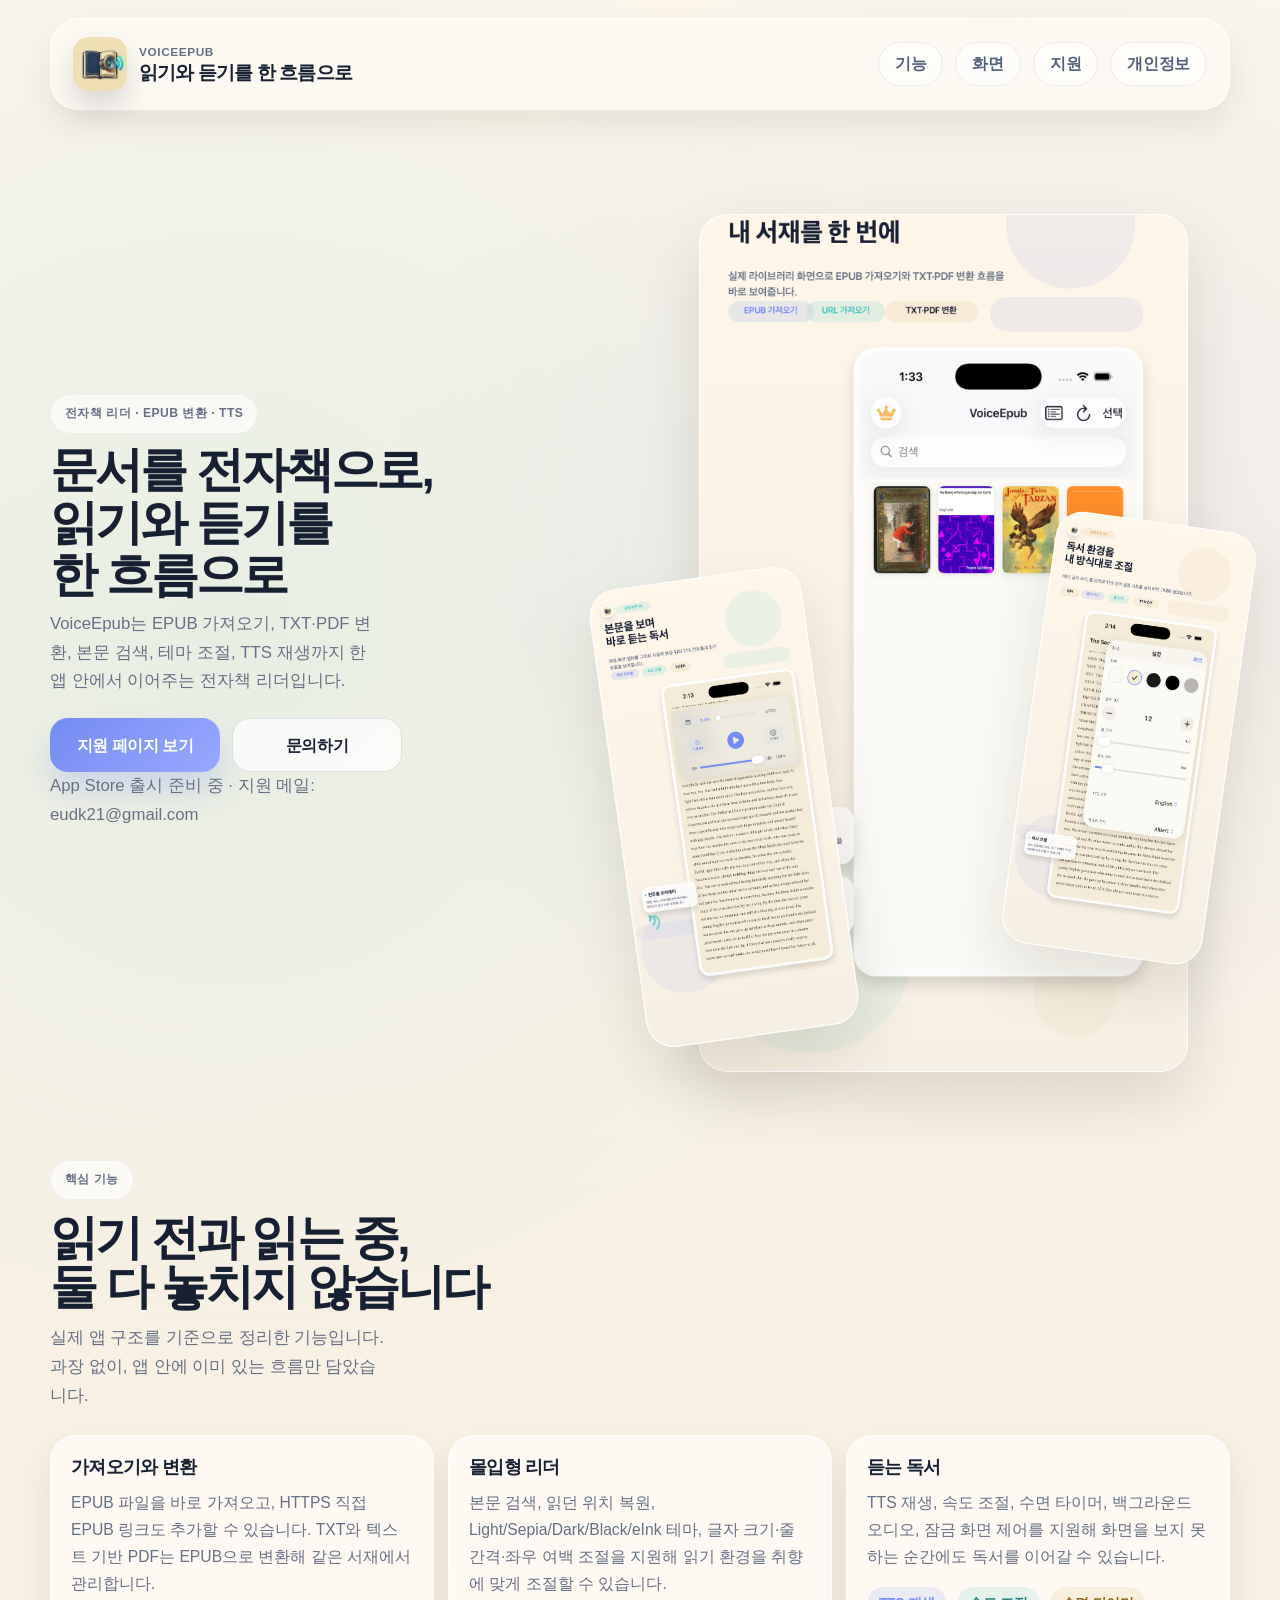
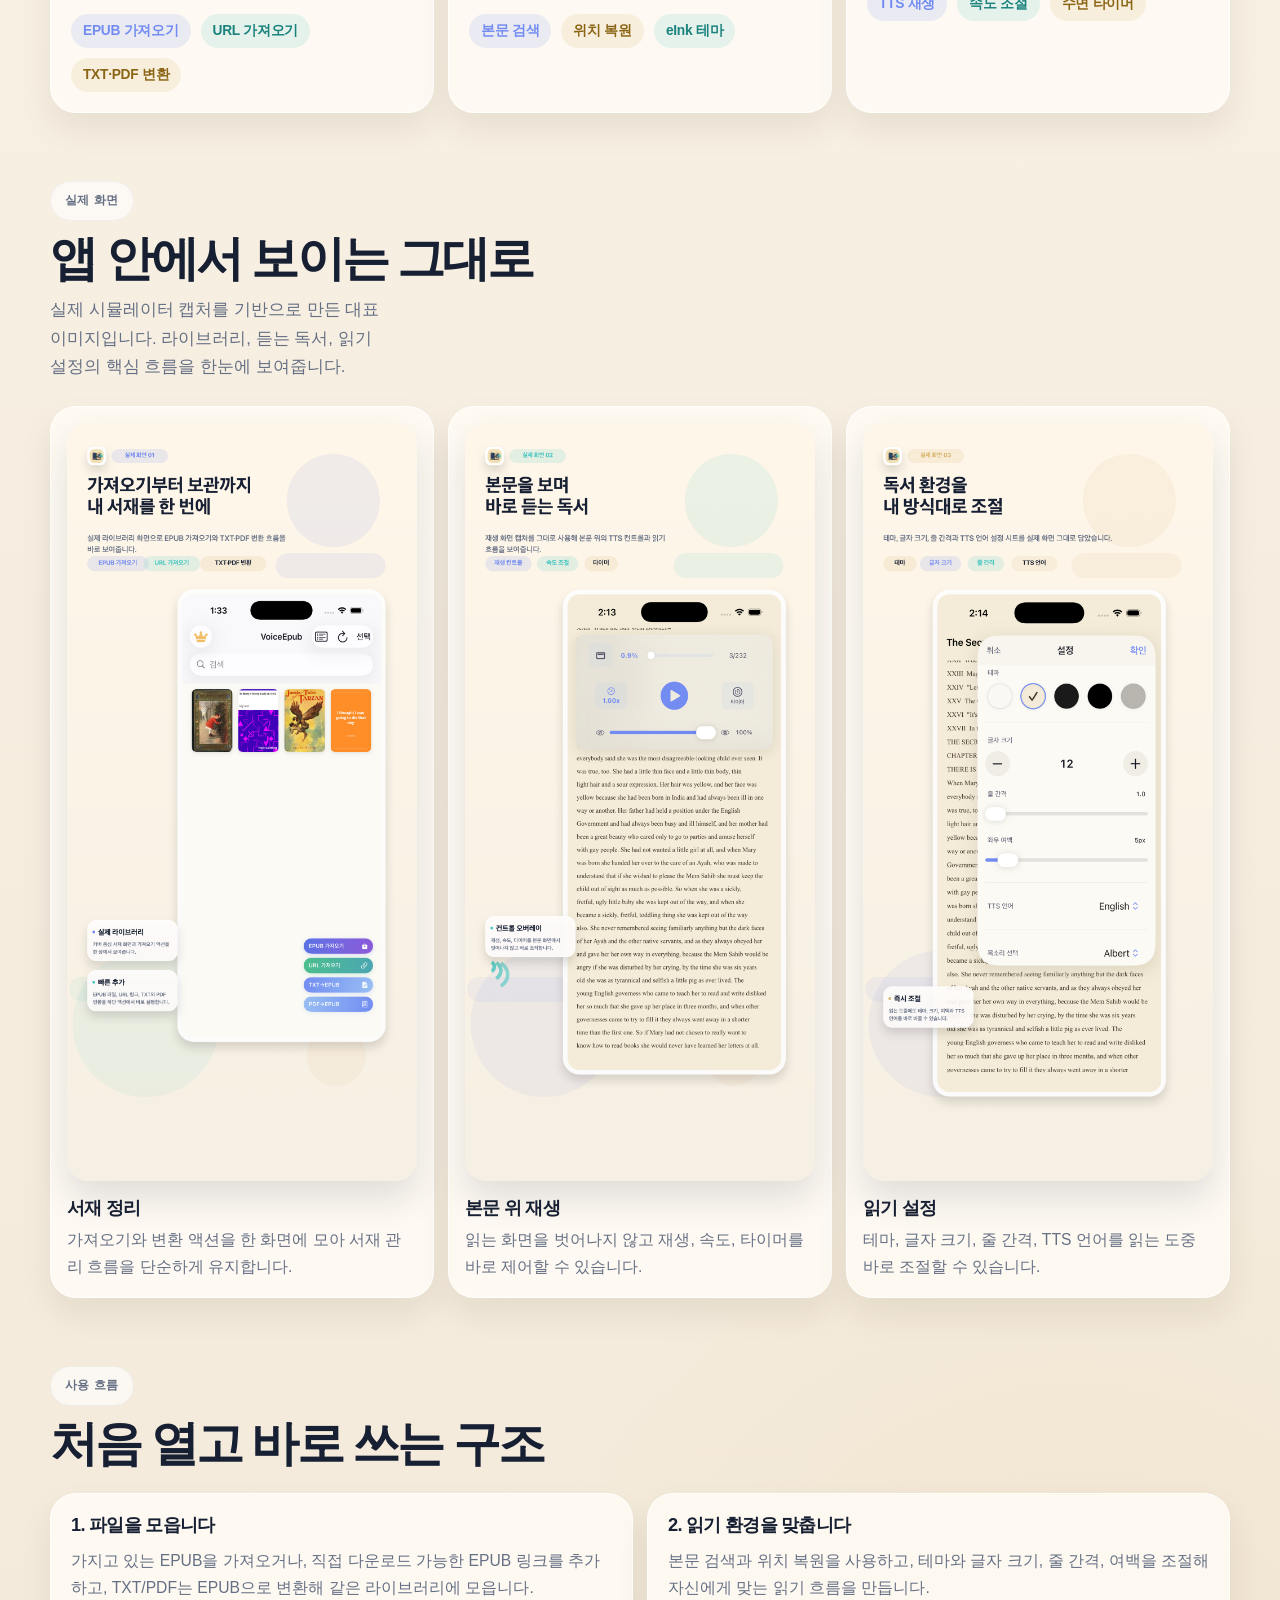
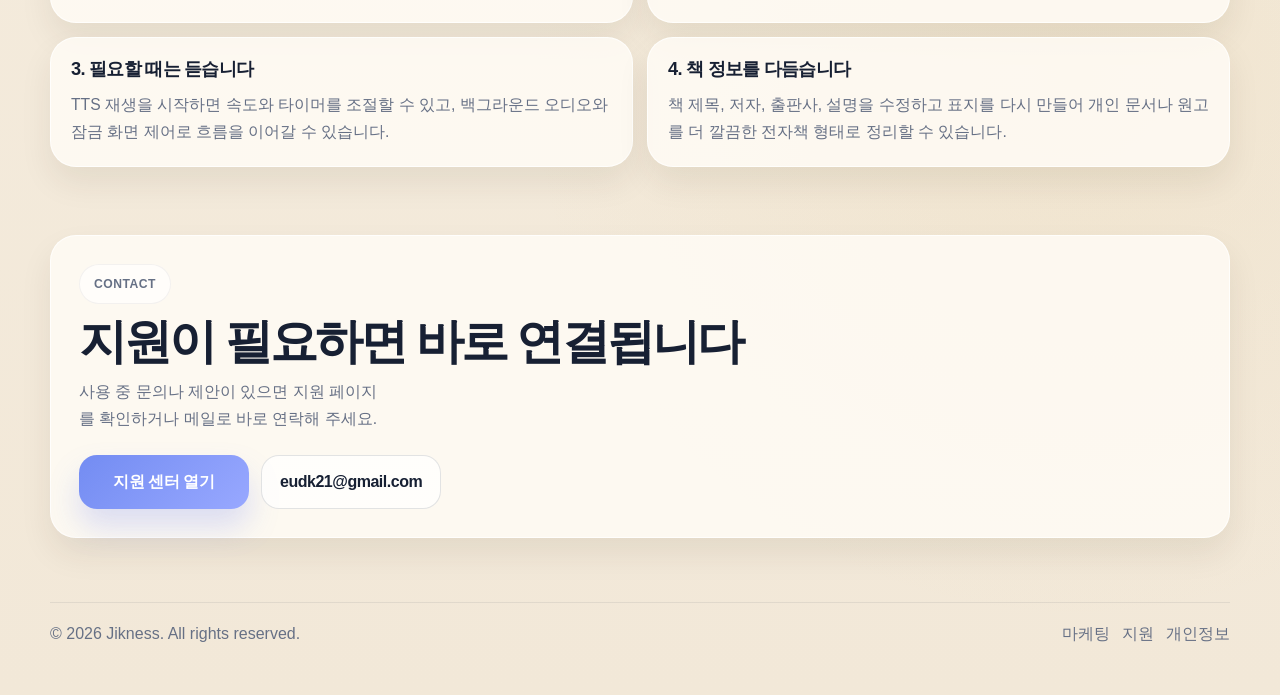
==== commit c09539c2: "initial commit" ====
--- a/index.html
+++ b/index.html
@@ -30,10 +30,15 @@
       <section class="site-shell hero">
         <div class="hero-copy fade-up">
           <span class="eyebrow">전자책 리더 · EPUB 변환 · TTS</span>
-          <h2> 
-            <h2>문서를 전자책으로,<br>읽기와 듣기를 한 흐름으로</h2>
+          <h1 class="hero-title hero-title-main">
+            <span>문서를 전자책으로,</span>
+            <span>읽기와 듣기를</span>
+            <span>한 흐름으로</span>
           </h1>
-  
+          <p>
+            VoiceEpub는 EPUB 가져오기, TXT·PDF 변환, 본문 검색, 테마 조절,
+            TTS 재생까지 한 앱 안에서 이어주는 전자책 리더입니다.
+          </p>
           <div class="hero-actions">
             <a class="button" href="support.html">지원 페이지 보기</a>
             <a class="button-secondary" href="mailto:eudk21@gmail.com">문의하기</a>
--- a/styles.css
+++ b/styles.css
@@ -188,7 +188,7 @@
 }
 
 .hero-title-main {
-  font-size: 1.28rem;
+  font-size: 1.82rem;
   line-height: 1.28;
   letter-spacing: -0.045em;
 }
@@ -533,7 +533,7 @@
   }
 
   .hero-title-main {
-    font-size: 1.48rem;
+    font-size: 1.82rem;
   }
 
   .button,
@@ -586,7 +586,7 @@
   }
 
   .hero-title-main {
-    font-size: 2.7rem;
+    font-size: 2.45rem;
     line-height: 0.98;
   }
 
@@ -696,7 +696,7 @@
   }
 
   .hero-title-main {
-    font-size: 3.5rem;
+    font-size: 3rem;
     line-height: 0.92;
   }
 
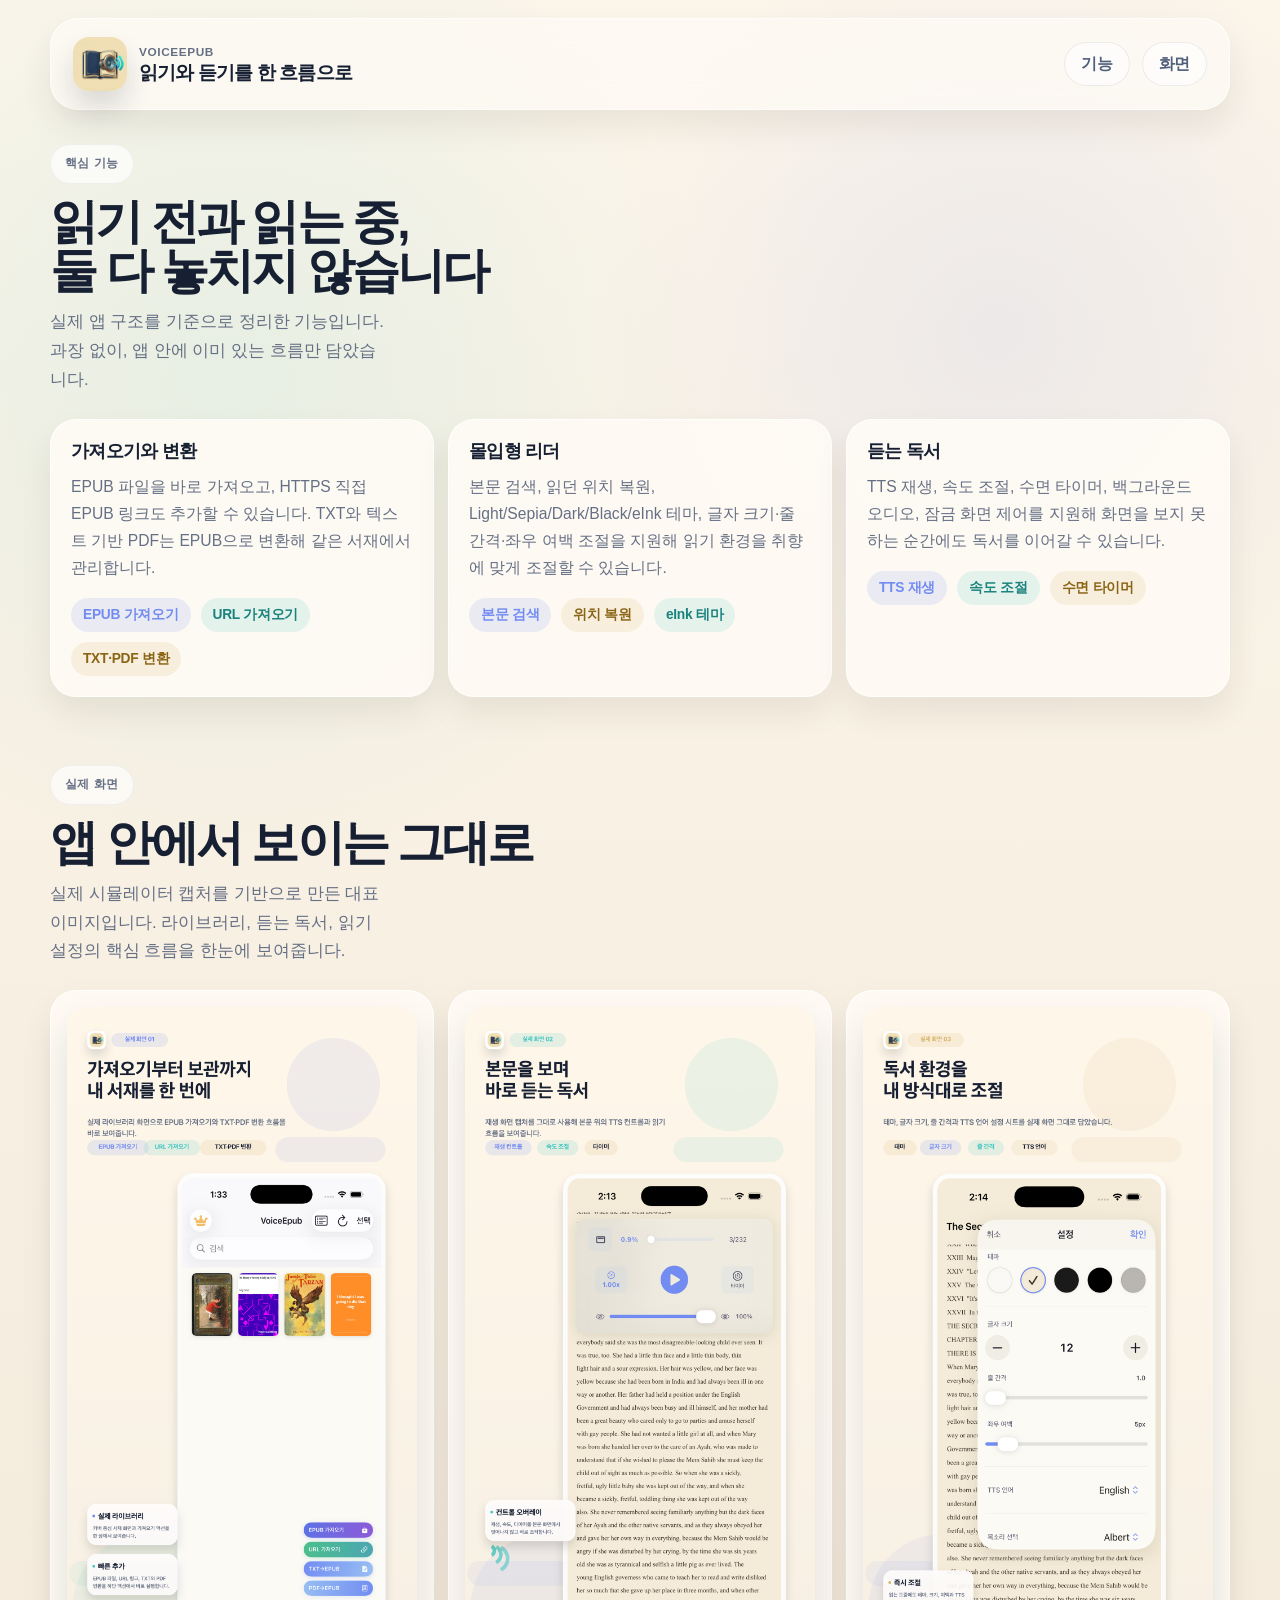
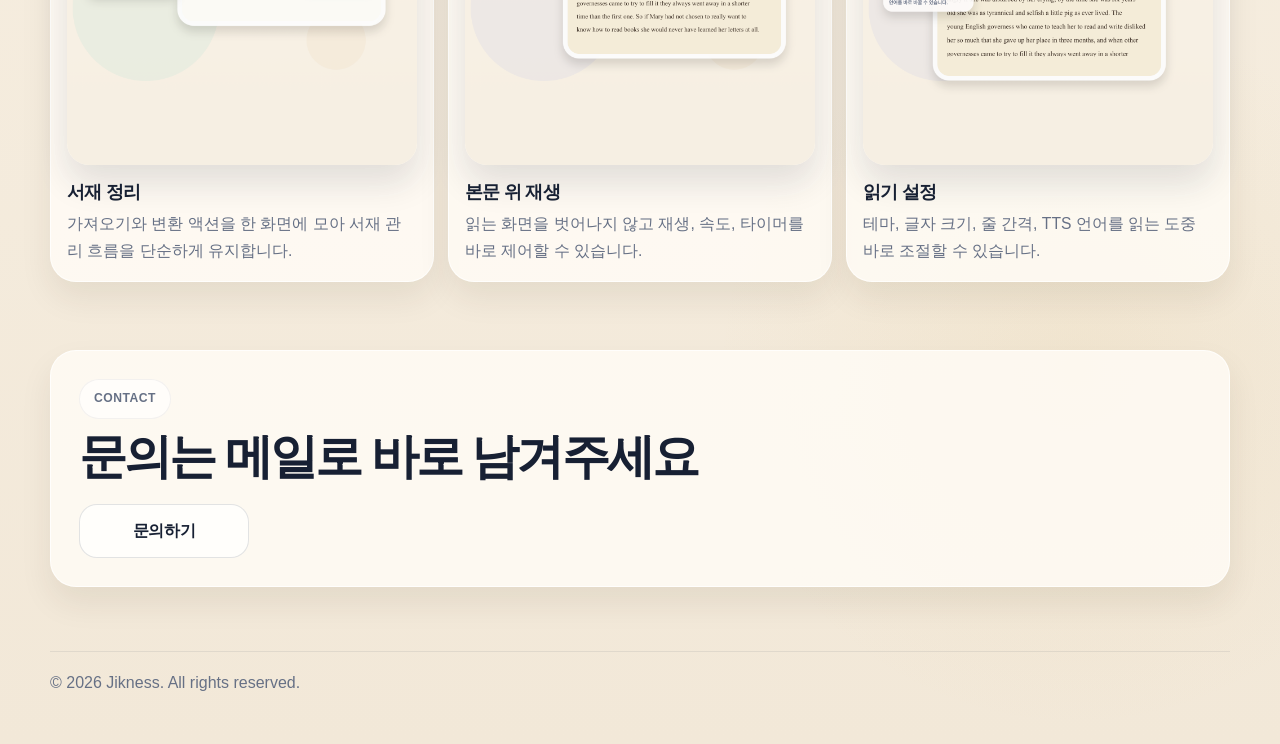
==== commit 75e7c867: "initial commit" ====
--- a/index.html
+++ b/index.html
@@ -20,45 +20,11 @@
         <nav class="nav" aria-label="주요 이동">
           <a href="#features">기능</a>
           <a href="#screens">화면</a>
-          <a href="support.html">지원</a>
-          <a href="privacy.html">개인정보</a>
         </nav>
       </div>
     </header>
 
     <main>
-      <section class="site-shell hero">
-        <div class="hero-copy fade-up">
-          <span class="eyebrow">전자책 리더 · EPUB 변환 · TTS</span>
-          <h1 class="hero-title hero-title-main">
-            <span>문서를 전자책으로,</span>
-            <span>읽기와 듣기를</span>
-            <span>한 흐름으로</span>
-          </h1>
-          <p>
-            VoiceEpub는 EPUB 가져오기, TXT·PDF 변환, 본문 검색, 테마 조절,
-            TTS 재생까지 한 앱 안에서 이어주는 전자책 리더입니다.
-          </p>
-          <div class="hero-actions">
-            <a class="button" href="support.html">지원 페이지 보기</a>
-            <a class="button-secondary" href="mailto:eudk21@gmail.com">문의하기</a>
-          </div>
-          <p class="hero-note">App Store 출시 준비 중 · 지원 메일: eudk21@gmail.com</p>
-        </div>
-
-        <div class="visual-stack hero-visual fade-up delay-2" aria-hidden="true">
-          <div class="shot shot-main">
-            <img src="assets/library.png" alt="">
-          </div>
-          <div class="shot shot-secondary">
-            <img src="assets/tts.png" alt="">
-          </div>
-          <div class="shot shot-tertiary">
-            <img src="assets/settings.png" alt="">
-          </div>
-        </div>
-      </section>
-
       <section class="site-shell section" id="features">
         <div class="section-head fade-up">
           <span class="eyebrow">핵심 기능</span>
@@ -126,40 +92,11 @@
       </section>
 
       <section class="site-shell section">
-        <div class="section-head fade-up">
-          <span class="eyebrow">사용 흐름</span>
-          <h2>처음 열고 바로 쓰는 구조</h2>
-        </div>
-        <div class="feature-list">
-          <article class="info-card fade-up delay-1">
-            <h3>1. 파일을 모읍니다</h3>
-            <p>가지고 있는 EPUB을 가져오거나, 직접 다운로드 가능한 EPUB 링크를 추가하고, TXT/PDF는 EPUB으로 변환해 같은 라이브러리에 모읍니다.</p>
-          </article>
-          <article class="info-card fade-up delay-2">
-            <h3>2. 읽기 환경을 맞춥니다</h3>
-            <p>본문 검색과 위치 복원을 사용하고, 테마와 글자 크기, 줄 간격, 여백을 조절해 자신에게 맞는 읽기 흐름을 만듭니다.</p>
-          </article>
-          <article class="info-card fade-up delay-2">
-            <h3>3. 필요할 때는 듣습니다</h3>
-            <p>TTS 재생을 시작하면 속도와 타이머를 조절할 수 있고, 백그라운드 오디오와 잠금 화면 제어로 흐름을 이어갈 수 있습니다.</p>
-          </article>
-          <article class="info-card fade-up delay-3">
-            <h3>4. 책 정보를 다듬습니다</h3>
-            <p>책 제목, 저자, 출판사, 설명을 수정하고 표지를 다시 만들어 개인 문서나 원고를 더 깔끔한 전자책 형태로 정리할 수 있습니다.</p>
-          </article>
-        </div>
-      </section>
-
-      <section class="site-shell section">
         <div class="card contact-panel fade-up">
           <span class="eyebrow">Contact</span>
-          <h2>지원이 필요하면 바로 연결됩니다</h2>
-          <p class="section-lead">
-            사용 중 문의나 제안이 있으면 지원 페이지를 확인하거나 메일로 바로 연락해 주세요.
-          </p>
+          <h2>문의는 메일로 바로 남겨주세요</h2>
           <div class="hero-actions">
-            <a class="button" href="support.html">지원 센터 열기</a>
-            <a class="button-secondary" href="mailto:eudk21@gmail.com">eudk21@gmail.com</a>
+            <a class="button-secondary" href="mailto:eudk21@gmail.com">문의하기</a>
           </div>
         </div>
       </section>
@@ -168,11 +105,6 @@
     <footer class="site-shell footer">
       <div class="footer-bar">
         <div>© 2026 Jikness. All rights reserved.</div>
-        <div class="footer-links">
-          <a href="index.html">마케팅</a>
-          <a href="support.html">지원</a>
-          <a href="privacy.html">개인정보</a>
-        </div>
       </div>
     </footer>
   </body>
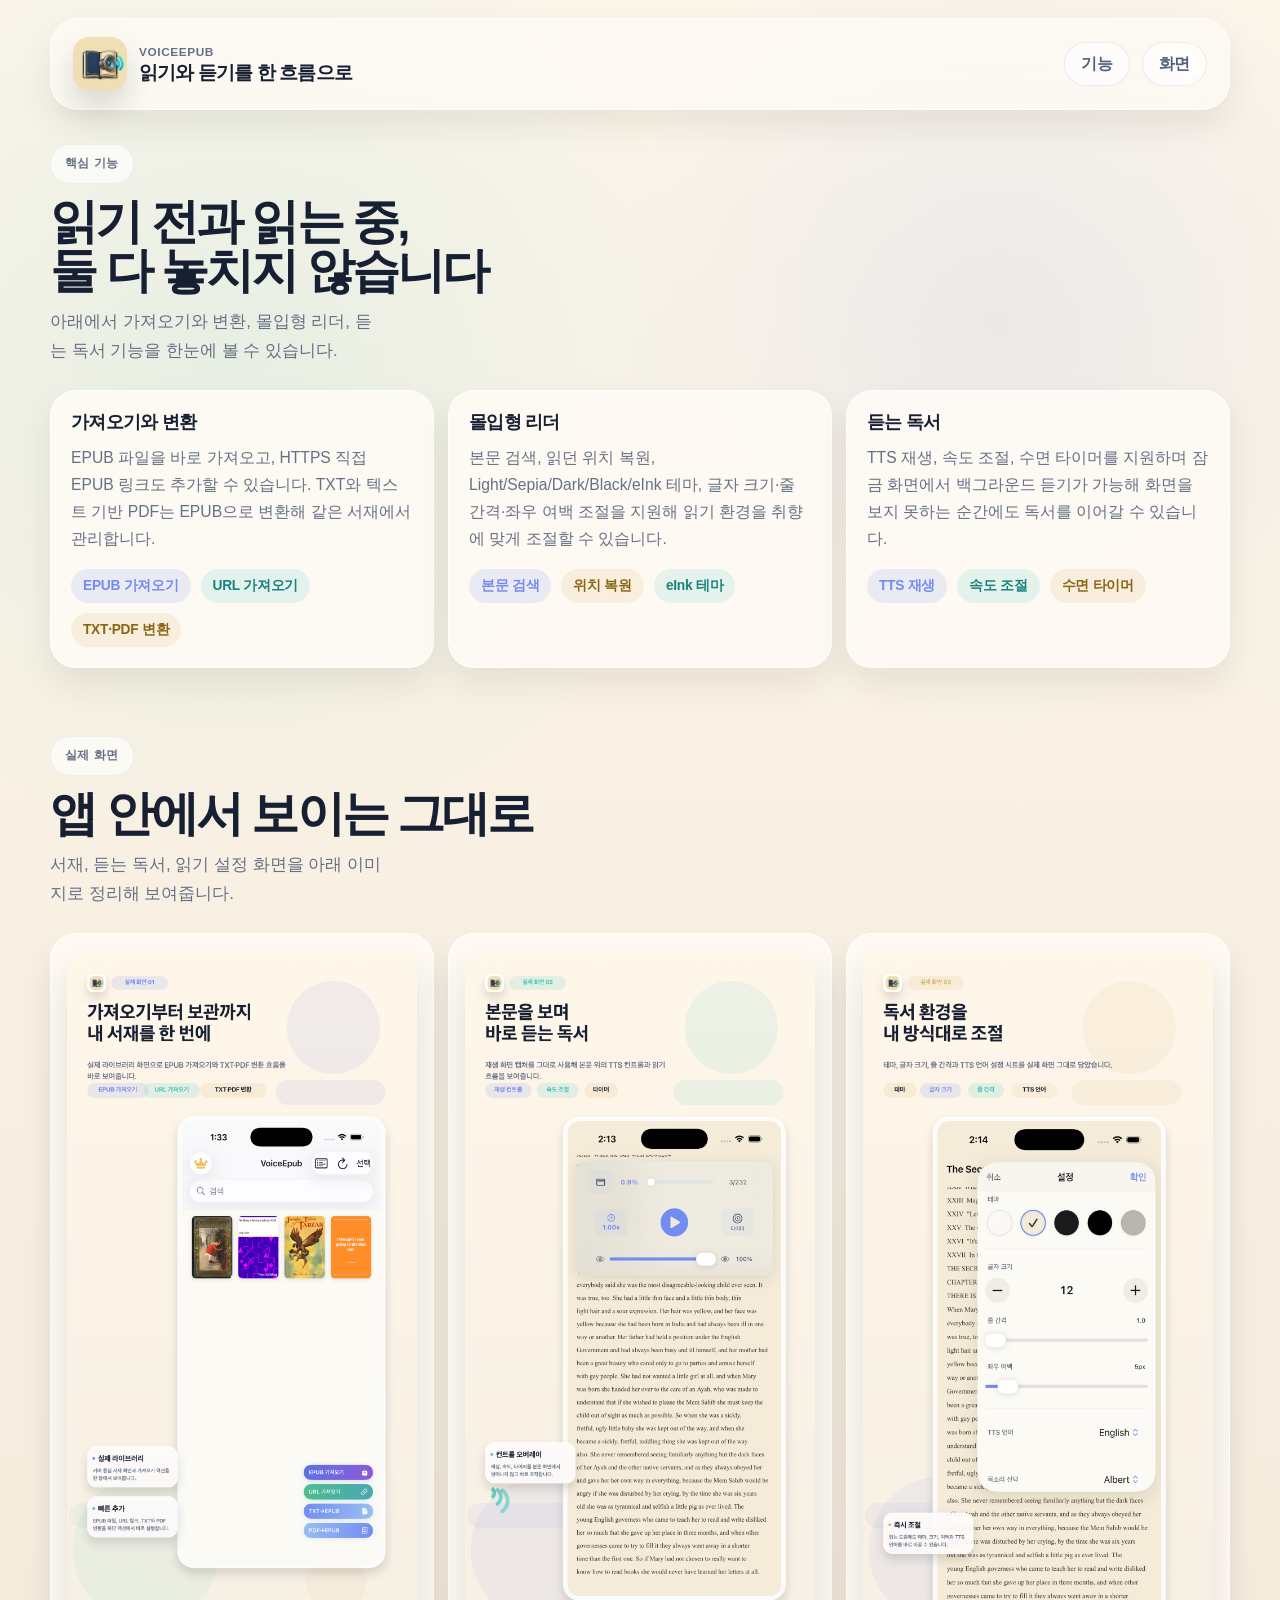
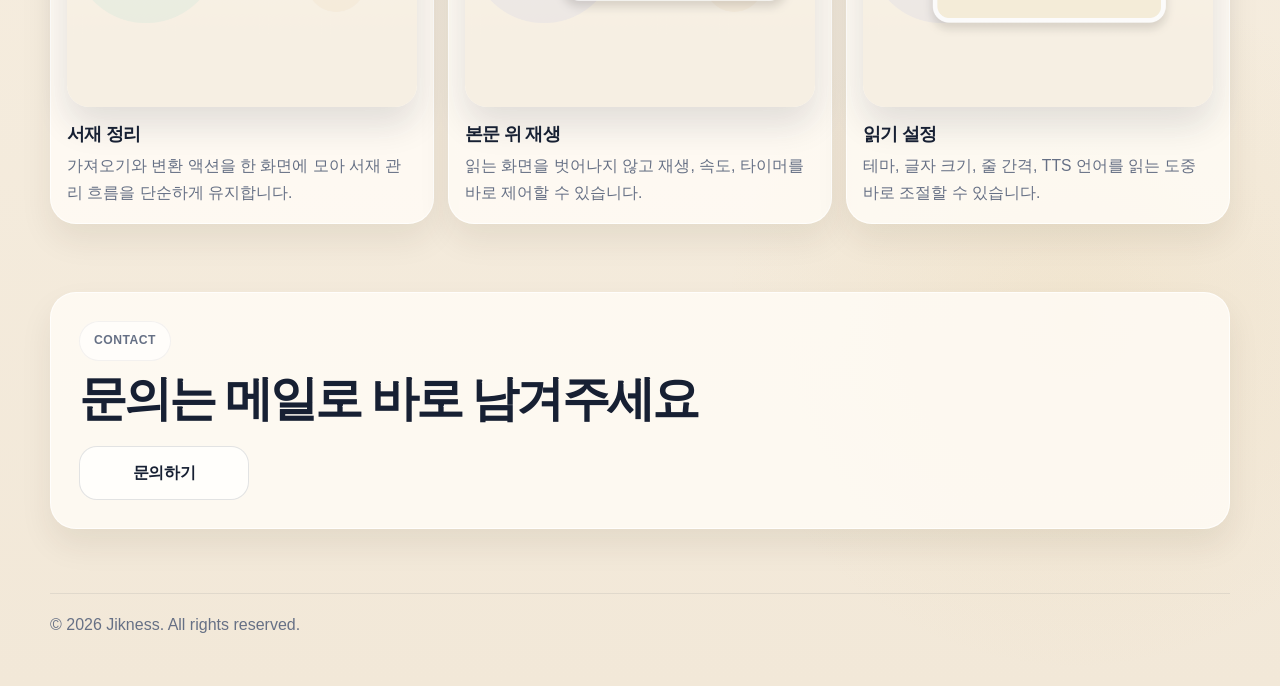
==== commit 0590c237: "initial commit" ====
--- a/index.html
+++ b/index.html
@@ -30,7 +30,7 @@
           <span class="eyebrow">핵심 기능</span>
           <h2>읽기 전과 읽는 중,<br>둘 다 놓치지 않습니다</h2>
           <p class="section-lead">
-            실제 앱 구조를 기준으로 정리한 기능입니다. 과장 없이, 앱 안에 이미 있는 흐름만 담았습니다.
+            아래에서 가져오기와 변환, 몰입형 리더, 듣는 독서 기능을 한눈에 볼 수 있습니다.
           </p>
         </div>
         <div class="cards">
@@ -54,7 +54,7 @@
           </article>
           <article class="card fade-up delay-3">
             <h3>듣는 독서</h3>
-            <p>TTS 재생, 속도 조절, 수면 타이머, 백그라운드 오디오, 잠금 화면 제어를 지원해 화면을 보지 못하는 순간에도 독서를 이어갈 수 있습니다.</p>
+            <p>TTS 재생, 속도 조절, 수면 타이머를 지원하며 잠금 화면에서 백그라운드 듣기가 가능해 화면을 보지 못하는 순간에도 독서를 이어갈 수 있습니다.</p>
             <div class="pill-row">
               <span class="pill primary">TTS 재생</span>
               <span class="pill teal">속도 조절</span>
@@ -69,7 +69,7 @@
           <span class="eyebrow">실제 화면</span>
           <h2>앱 안에서 보이는 그대로</h2>
           <p class="section-lead">
-            실제 시뮬레이터 캡처를 기반으로 만든 대표 이미지입니다. 라이브러리, 듣는 독서, 읽기 설정의 핵심 흐름을 한눈에 보여줍니다.
+            서재, 듣는 독서, 읽기 설정 화면을 아래 이미지로 정리해 보여줍니다.
           </p>
         </div>
         <div class="gallery">
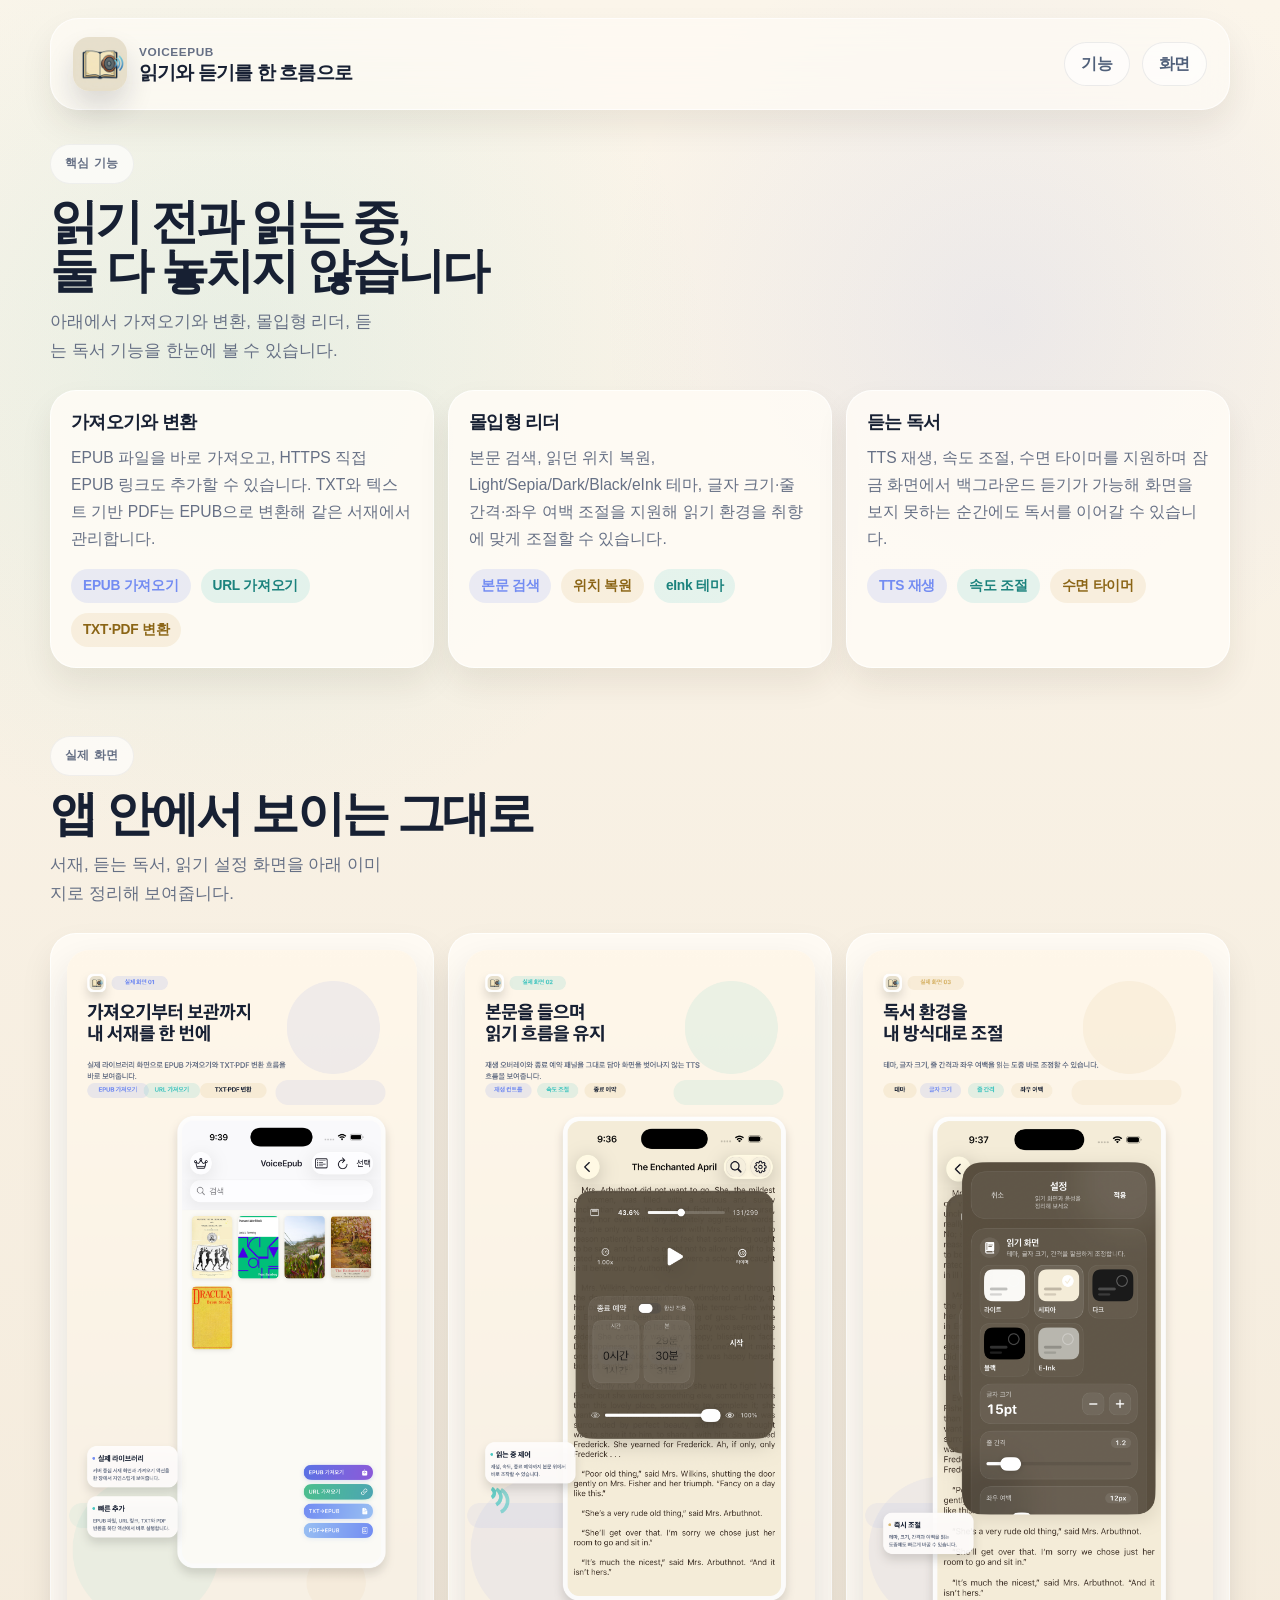
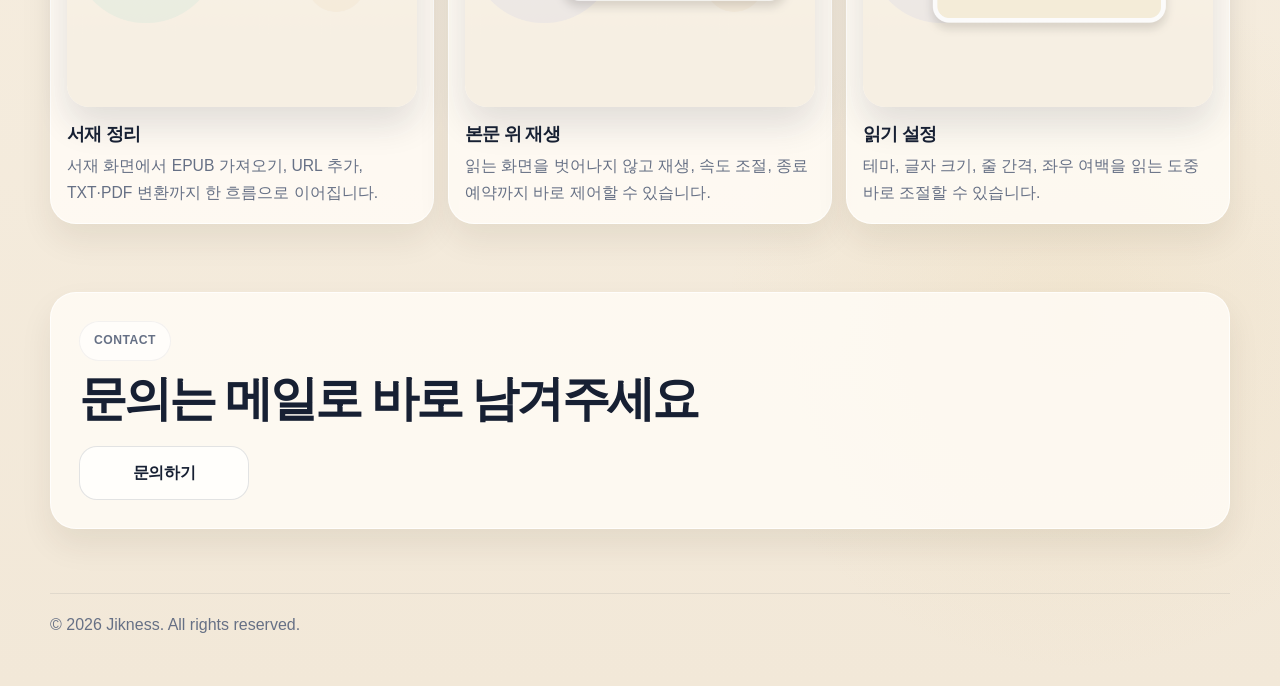
==== commit 33f24ed6: "init" ====
--- a/index.html
+++ b/index.html
@@ -74,19 +74,19 @@
         </div>
         <div class="gallery">
           <article class="gallery-card fade-up delay-1">
-            <img src="assets/library.png" alt="VoiceEpub 라이브러리 화면">
+            <img src="assets/gallery-library.png" alt="VoiceEpub 서재 및 가져오기 화면">
             <h3>서재 정리</h3>
-            <p>가져오기와 변환 액션을 한 화면에 모아 서재 관리 흐름을 단순하게 유지합니다.</p>
+            <p>서재 화면에서 EPUB 가져오기, URL 추가, TXT·PDF 변환까지 한 흐름으로 이어집니다.</p>
           </article>
           <article class="gallery-card fade-up delay-2">
-            <img src="assets/tts.png" alt="VoiceEpub TTS 재생 화면">
+            <img src="assets/gallery-tts.png" alt="VoiceEpub TTS 재생 및 종료 예약 화면">
             <h3>본문 위 재생</h3>
-            <p>읽는 화면을 벗어나지 않고 재생, 속도, 타이머를 바로 제어할 수 있습니다.</p>
+            <p>읽는 화면을 벗어나지 않고 재생, 속도 조절, 종료 예약까지 바로 제어할 수 있습니다.</p>
           </article>
           <article class="gallery-card fade-up delay-3">
-            <img src="assets/settings.png" alt="VoiceEpub 읽기 설정 화면">
+            <img src="assets/gallery-settings.png" alt="VoiceEpub 읽기 환경 설정 화면">
             <h3>읽기 설정</h3>
-            <p>테마, 글자 크기, 줄 간격, TTS 언어를 읽는 도중 바로 조절할 수 있습니다.</p>
+            <p>테마, 글자 크기, 줄 간격, 좌우 여백을 읽는 도중 바로 조절할 수 있습니다.</p>
           </article>
         </div>
       </section>
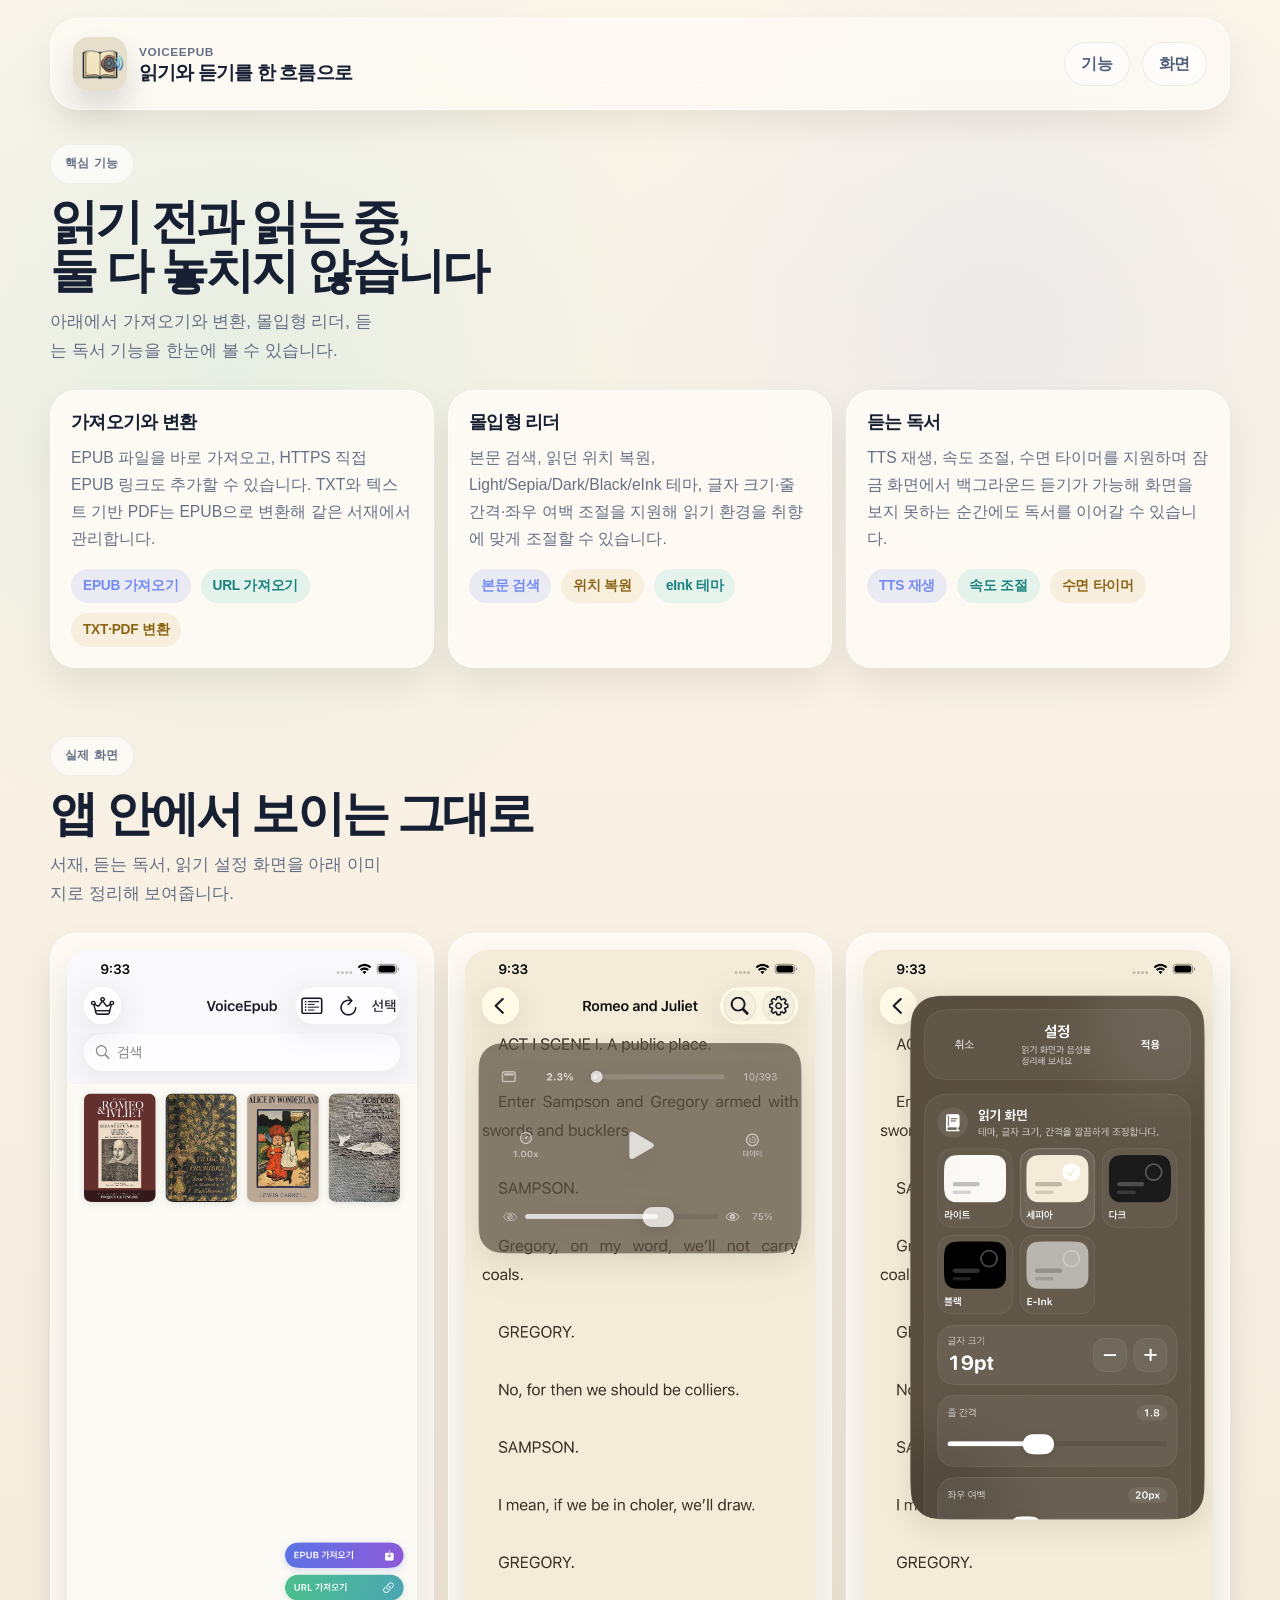
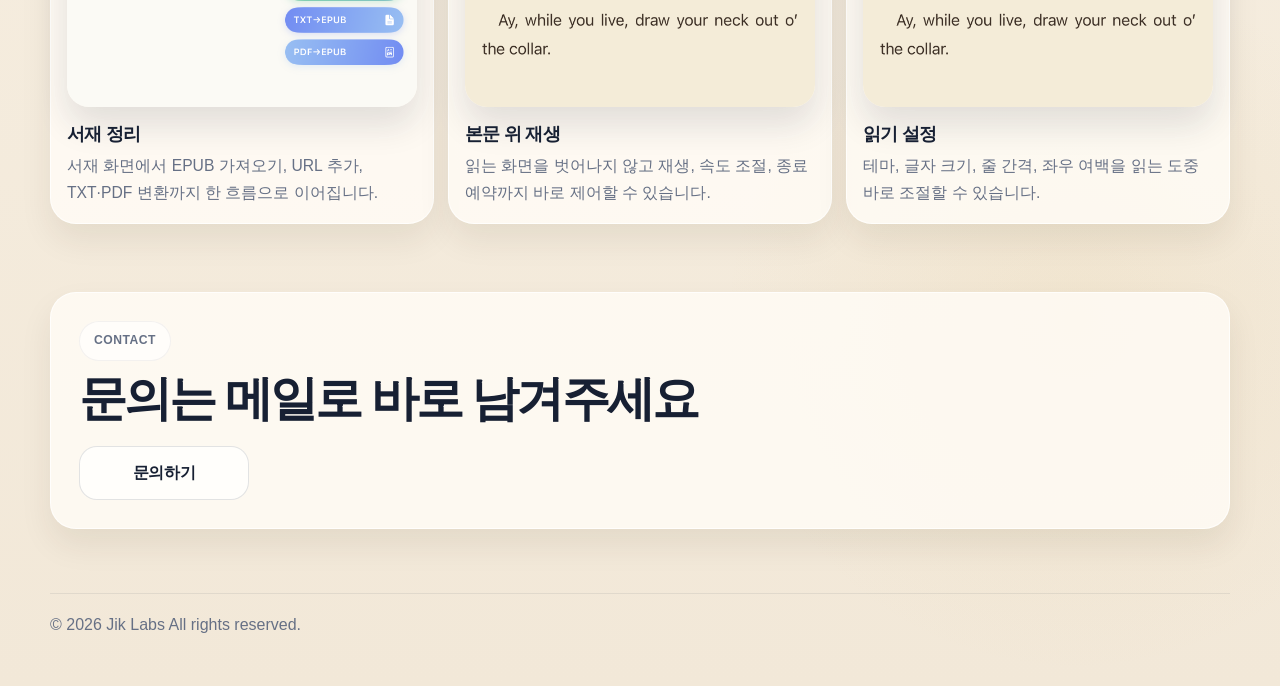
==== commit a478fded: "initial commit" ====
--- a/index.html
+++ b/index.html
@@ -104,7 +104,7 @@
 
     <footer class="site-shell footer">
       <div class="footer-bar">
-        <div>© 2026 Jikness. All rights reserved.</div>
+        <div>© 2026 Jik Labs All rights reserved.</div>
       </div>
     </footer>
   </body>
